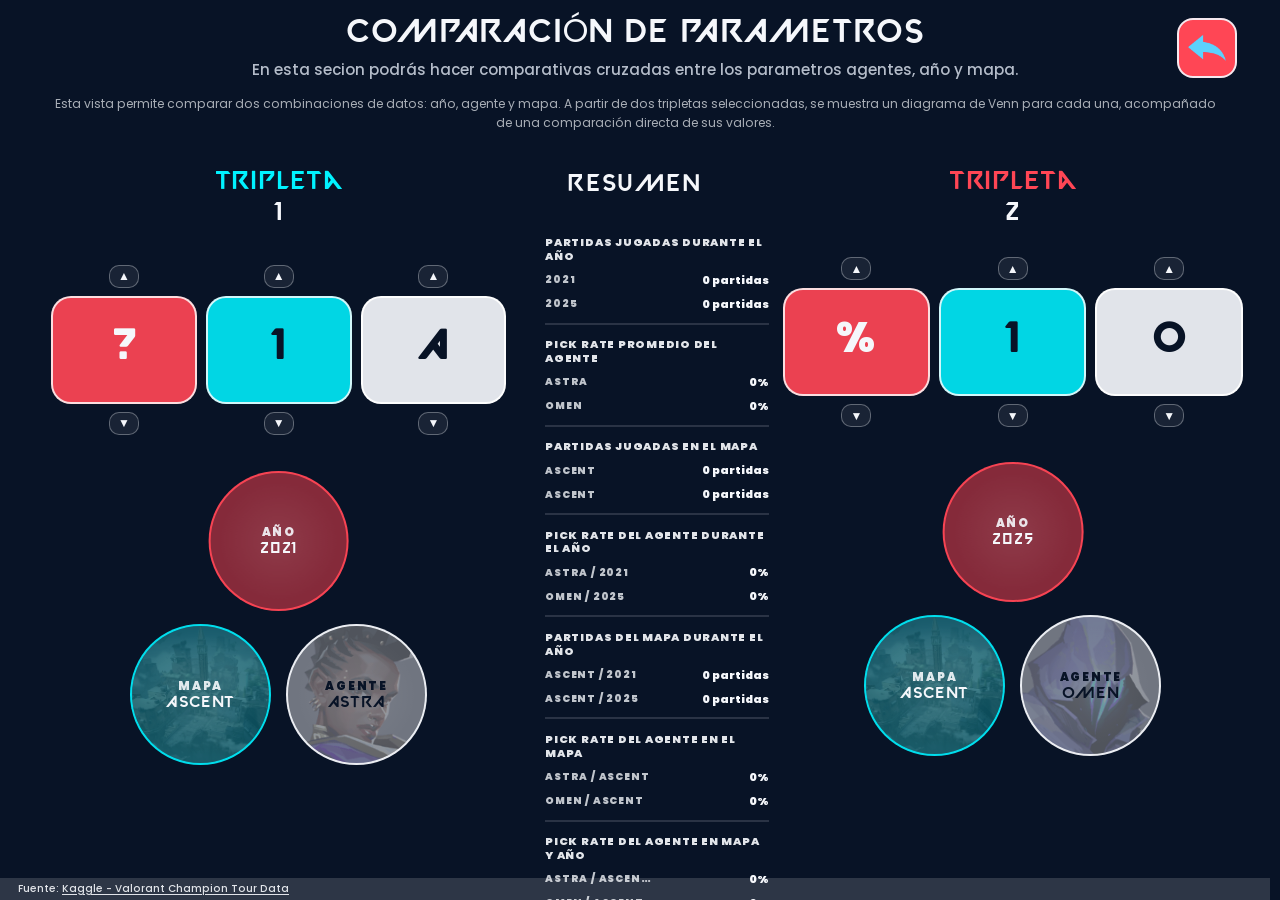
==== comparison.html @ 5b76ac30 "Vista Comparación" ====
<!DOCTYPE html>
<html lang="es">

<head>
  <meta charset="UTF-8" />
  <meta name="viewport" content="width=device-width, initial-scale=1.0" />

  <title>Comparación de parametros</title>

  <link rel="preconnect" href="https://fonts.gstatic.com" crossorigin />
  <link href="https://fonts.googleapis.com/css2?family=Poppins:wght@400;500;600;700;800&display=swap"
    rel="stylesheet" />

  <link rel="stylesheet" href="styles.css" />
  <link rel="stylesheet" href="comparison-styles.css" />
</head>

<body class="comparison-body">
  <main class="app-shell">
    <section class="viz-card comparison-card">
      <a class="compare-fab" href="index.html" aria-label="Regresar a la vista principal" title="Regresar">
        <img src="assets/back.png" alt="Regresar" />
      </a>

      <header class="viz-header">
        <div class="header-copy">
          <div class="title-row">
            <h1 class="main-title">COMPARACIÓN DE PARAMETROS</h1>
          </div>

          <div class="subtitle-group">
            <p class="viz-subtitle">
              En esta secion podrás hacer comparativas cruzadas entre los parametros agentes, año y mapa.
            </p>

            <p class="viz-text">
              Esta vista permite comparar dos combinaciones de datos: año, agente y mapa. A partir de dos tripletas
              seleccionadas, se muestra un diagrama de Venn para cada una, acompañado de una comparación directa de sus
              valores.
            </p>
          </div>
        </div>
      </header>

      <section class="viz-main comparison-viz-main">
        <aside class="summary-panel comparison-triplet-side comparison-left" aria-label="Tripleta 1">
          <div class="podium-heading">
            <h2>
              <span class="triplet-title-cyan">Tripleta</span><br>
              1
            </h2>
          </div>

          <section class="comparison-selector-zone">
            <div class="triplet-lock" data-triplet="one" aria-label="Selector de tripleta 1">
              <article class="lock-slot lock-slot-year" data-field="year">
                <button class="lock-arrow lock-arrow-up" type="button" aria-label="Subir año">▲</button>

                <div class="lock-window">
                  <span class="lock-label">Año</span>
                  <strong class="lock-symbol" data-symbol>?</strong>
                  <span class="lock-value" data-value>2021</span>
                </div>

                <button class="lock-arrow lock-arrow-down" type="button" aria-label="Bajar año">▼</button>
              </article>

              <article class="lock-slot lock-slot-map" data-field="map">
                <button class="lock-arrow lock-arrow-up" type="button" aria-label="Subir mapa">▲</button>

                <div class="lock-window">
                  <span class="lock-label">Mapa</span>
                  <strong class="lock-symbol" data-symbol>0</strong>
                  <span class="lock-value" data-value>Ascent</span>
                </div>

                <button class="lock-arrow lock-arrow-down" type="button" aria-label="Bajar mapa">▼</button>
              </article>

              <article class="lock-slot lock-slot-agent" data-field="agent">
                <button class="lock-arrow lock-arrow-up" type="button" aria-label="Subir agente">▲</button>

                <div class="lock-window">
                  <span class="lock-label">Agente</span>
                  <strong class="lock-symbol" data-symbol>A</strong>
                  <span class="lock-value" data-value>Astra</span>
                </div>

                <button class="lock-arrow lock-arrow-down" type="button" aria-label="Bajar agente">▼</button>
              </article>
            </div>
          </section>

          <section class="venn-card" data-venn="one" aria-label="Diagrama de Venn tripleta 1">
            <div class="venn-diagram">
              <div class="venn-circle venn-year">
                <span class="venn-label">Año</span>
                <strong class="venn-main" data-venn-year>2021</strong>
              </div>

              <div class="venn-circle venn-map">
                <img data-venn-map-img src="assets/maps/Loading_Screen_Ascent.webp" alt="Mapa seleccionado" />
                <span class="venn-label">Mapa</span>
                <strong class="venn-main" data-venn-map>Ascent</strong>
              </div>

              <div class="venn-circle venn-agent">
                <img data-venn-agent-img src="assets/icons/Astra-icon.png" alt="Agente seleccionado" />
                <span class="venn-label">Agente</span>
                <strong class="venn-main" data-venn-agent>Astra</strong>
              </div>
            </div>
          </section>
        </aside>
        <section class="comparison-bars-panel" aria-label="Resumen de comparación">
        <div class="comparison-summary-heading">
            <h2>Resumen</h2>
        </div>

        <div class="comparison-bars-list" id="comparisonBarsList"></div>
        </section>

        <section class="timeline-wrapper comparison-triplet-side comparison-right" aria-label="Tripleta 2">
          <div class="timeline-heading">
            <h2>
              <span class="triplet-title-red">Tripleta</span><br>
              2
            </h2>
          </div>

          <section class="comparison-selector-zone">
            <div class="triplet-lock" data-triplet="two" aria-label="Selector de tripleta 2">
              <article class="lock-slot lock-slot-year" data-field="year">
                <button class="lock-arrow lock-arrow-up" type="button" aria-label="Subir año">▲</button>

                <div class="lock-window">
                  <span class="lock-label">Año</span>
                  <strong class="lock-symbol" data-symbol>%</strong>
                  <span class="lock-value" data-value>2025</span>
                </div>

                <button class="lock-arrow lock-arrow-down" type="button" aria-label="Bajar año">▼</button>
              </article>

              <article class="lock-slot lock-slot-map" data-field="map">
                <button class="lock-arrow lock-arrow-up" type="button" aria-label="Subir mapa">▲</button>

                <div class="lock-window">
                  <span class="lock-label">Mapa</span>
                  <strong class="lock-symbol" data-symbol>0</strong>
                  <span class="lock-value" data-value>Ascent</span>
                </div>

                <button class="lock-arrow lock-arrow-down" type="button" aria-label="Bajar mapa">▼</button>
              </article>

              <article class="lock-slot lock-slot-agent" data-field="agent">
                <button class="lock-arrow lock-arrow-up" type="button" aria-label="Subir agente">▲</button>

                <div class="lock-window">
                  <span class="lock-label">Agente</span>
                  <strong class="lock-symbol" data-symbol>O</strong>
                  <span class="lock-value" data-value>Omen</span>
                </div>

                <button class="lock-arrow lock-arrow-down" type="button" aria-label="Bajar agente">▼</button>
              </article>
            </div>
          </section>

          <section class="venn-card" data-venn="two" aria-label="Diagrama de Venn tripleta 2">
            <div class="venn-diagram">
              <div class="venn-circle venn-year">
                <span class="venn-label">Año</span>
                <strong class="venn-main" data-venn-year>2025</strong>
              </div>

              <div class="venn-circle venn-map">
                <img data-venn-map-img src="assets/maps/Loading_Screen_Ascent.webp" alt="Mapa seleccionado" />
                <span class="venn-label">Mapa</span>
                <strong class="venn-main" data-venn-map>Ascent</strong>
              </div>

              <div class="venn-circle venn-agent">
                <img data-venn-agent-img src="assets/icons/Omen-icon.png" alt="Agente seleccionado" />
                <span class="venn-label">Agente</span>
                <strong class="venn-main" data-venn-agent>Omen</strong>
              </div>
            </div>
          </section>
        </section>
      </section>

      <footer class="source-strip">
        Fuente:
        <a href="https://www.kaggle.com/datasets/ryanluong1/valorant-champion-tour-2021-2023-data" target="_blank"
          rel="noopener noreferrer">
          Kaggle - Valorant Champion Tour Data
        </a>
      </footer>
    </section>
  </main>

  <script src="comparison.js"></script>
</body>

</html>
---- styles.css ----
:root {
  --bg: #081326;
  --white: #f5f7fb;
  --muted: #b4bcc9;
  --accent: #1cb799;
  --accent-light: #2fd2ba;
  --accent-dark: #159b82;
  --line-y: 50%;
  --connector-length: clamp(54px, 6.8vh, 74px);
  --timeline-gap-from-line: clamp(9px, 1vh, 13px);
  --timeline-note-gap: clamp(9px, 1vh, 13px);
  --maps-note-size: clamp(11px, 0.82vw, 13px);
  --podium-image-gap: 2px;
  --podium-panel-height: clamp(350px, 46vh, 445px);
  --map-bg-image: none;
  --title-font-size: clamp(20px, 2.55vw, 38px);
  --dropdown-row-height: 42px;
}

* {
  box-sizing: border-box;
}

html,
body {
  width: 100%;
  height: 100vh;
  height: 100svh;
  min-height: 100vh;
  min-height: 100svh;
  margin: 0;
  overflow: hidden;
  background: var(--bg);
  font-family: "Poppins", Inter, Roboto, "Open Sans", "Segoe UI", sans-serif;
}

body {
  color: var(--white);
}

@font-face {
  font-family: "Valorant";
  src: url("./fonts/valorant.ttf") format("truetype");
  font-weight: normal;
  font-style: normal;
}

.app-shell,
.viz-card {
  width: 100vw;
  height: 100vh;
  height: 100svh;
  min-height: 100vh;
  min-height: 100svh;
  background: var(--bg);
  overflow: hidden;
}

.viz-card {
  position: relative;
  isolation: isolate;
  display: flex;
  flex-direction: column;
}

.viz-card::before {
  content: "";
  position: absolute;
  inset: 0;
  background-image: var(--map-bg-image);
  background-repeat: no-repeat;
  background-position: center;
  background-size: cover;
  opacity: 0;
  filter: saturate(0.72) brightness(0.82) contrast(1.05);
  pointer-events: none;
  z-index: 0;
  transition: opacity 240ms ease;
}

.viz-card::after {
  content: "";
  position: absolute;
  inset: 0;
  background: rgba(8, 19, 38, 0.82);
  opacity: 0;
  pointer-events: none;
  z-index: 1;
  transition: opacity 240ms ease;
}

html.has-map-background .viz-card::before {
  opacity: 1;
}

html.has-map-background .viz-card::after {
  opacity: 1;
}

.viz-card>* {
  position: relative;
  z-index: 2;
}

.viz-header {
  flex: 0 0 auto;
  padding: clamp(14px, 2vh, 22px) clamp(32px, 4vw, 64px) 0;
  text-align: center;
  position: relative;
  z-index: 1000;
}

.header-copy {
  width: 100%;
  max-width: calc(100vw - clamp(64px, 8vw, 128px));
  margin: 0 auto;
  display: flex;
  flex-direction: column;
  align-items: center;
}

.title-row {
  width: 100%;
  display: flex;
  align-items: center;
  justify-content: center;
  gap: clamp(10px, 1vw, 18px);
  min-width: 0;
}

.main-title {
  margin: 0;
  white-space: nowrap;
  font-family: "Valorant", "Poppins", Inter, sans-serif;
  font-size: var(--title-font-size);
  font-weight: 400;
  line-height: 1;
  letter-spacing: 0.025em;
}

.map-dropdown {
  position: relative;
  flex: 0 0 auto;
  min-width: clamp(190px, 19vw, 360px);
}

.map-select-trigger {
  width: 100%;
  height: clamp(36px, 4.6vh, 46px);
  border: 2px solid rgba(245, 247, 251, 0.92);
  border-radius: 16px;
  padding: 0 42px;
  color: var(--white);
  background: rgba(8, 19, 38, 0.94);
  font-family: "Valorant", "Poppins", Inter, sans-serif;
  font-size: var(--title-font-size);
  font-weight: 400;
  line-height: 1;
  letter-spacing: 0.035em;
  text-align: center;
  outline: none;
  cursor: pointer;
  box-shadow: 0 12px 26px rgba(0, 0, 0, 0.22);
  display: flex;
  align-items: center;
  justify-content: center;
  gap: 10px;
}

.map-select-trigger:hover,
.map-select-trigger:focus {
  border-color: var(--white);
  background: rgba(8, 19, 38, 0.98);
  box-shadow:
    0 14px 30px rgba(0, 0, 0, 0.28),
    0 0 0 3px rgba(245, 247, 251, 0.08);
}

#mapSelectLabel {
  display: block;
  max-width: 100%;
  overflow: hidden;
  text-overflow: ellipsis;
  white-space: nowrap;
  margin-top: 4px;
}

.map-select-arrow {
  position: absolute;
  right: 16px;
  top: 50%;
  width: 12px;
  height: 12px;
  border-right: 3px solid var(--white);
  border-bottom: 3px solid var(--white);
  transform: translateY(-65%) rotate(45deg);
  pointer-events: none;
}

.map-dropdown.is-open .map-select-arrow {
  transform: translateY(-35%) rotate(225deg);
}

.map-select-menu {
  position: absolute;
  top: calc(100% + 8px);
  left: 0;
  width: 100%;
  max-height: calc(var(--dropdown-row-height) * 5);
  overflow-y: auto;
  border: 2px solid rgba(245, 247, 251, 0.92);
  border-radius: 16px;
  background: var(--bg);
  box-shadow: 0 24px 42px rgba(0, 0, 0, 0.38);
  padding: 6px;
  z-index: 9999;
  opacity: 0;
  visibility: hidden;
  transform: translateY(-6px);
  transition:
    opacity 160ms ease,
    transform 160ms ease,
    visibility 160ms ease;
}

.map-select-menu::-webkit-scrollbar {
  width: 8px;
}

.map-select-menu::-webkit-scrollbar-track {
  background: transparent;
  margin: 8px 0;
}

.map-select-menu::-webkit-scrollbar-thumb {
  background: rgba(245, 247, 251, 0.2);
  border-radius: 10px;
}

.map-select-menu::-webkit-scrollbar-thumb:hover {
  background: rgba(245, 247, 251, 0.4);
}

.map-dropdown.is-open .map-select-menu {
  opacity: 1;
  visibility: visible;
  transform: translateY(0);
}

.map-option {
  width: 100%;
  height: var(--dropdown-row-height);
  border: 0;
  border-radius: 11px;
  padding: 0 10px;
  color: var(--white);
  background: transparent;
  font-family: "Poppins", Inter, Roboto, "Open Sans", "Segoe UI", sans-serif;
  font-size: clamp(12px, 0.92vw, 14px);
  font-weight: 800;
  letter-spacing: 0.035em;
  cursor: pointer;
  display: flex;
  align-items: center;
  justify-content: center;
  gap: 8px;
}

.map-option:hover,
.map-option[aria-selected="true"] {
  background: rgba(28, 183, 153, 0.26);
}

.subtitle-group {
  display: flex;
  flex-direction: column;
  align-items: stretch;
  width: max-content;
  max-width: 100%;
  margin: 0 auto;
}

.viz-subtitle {
  margin: clamp(8px, 1vh, 12px) 0 0;
  color: var(--muted);
  font-size: clamp(15px, 1.18vw, 19px);
  line-height: 1.34;
  font-weight: 500;
  white-space: nowrap;
  text-align: center;
}

.viz-text {
  margin: clamp(5px, 0.7vh, 9px) 0 0;
  color: rgba(180, 188, 201, 0.92);
  font-size: clamp(12px, 0.9vw, 15px);
  line-height: 1.34;
  font-weight: 400;
  text-align: justify;
  text-align-last: center;
  width: 100%;
}

.viz-main {
  flex: 1;
  min-height: 0;
  display: grid;
  grid-template-columns: minmax(370px, 455px) minmax(0, 1fr);
  gap: clamp(24px, 2.6vw, 44px);
  align-items: stretch;
  justify-items: stretch;
  padding: clamp(2px, 0.6vh, 8px) clamp(32px, 4vw, 64px) clamp(6px, 1vh, 12px);
}

.summary-panel,
.timeline-wrapper {
  padding-top: clamp(22px, 3.2vh, 42px);
}

.maps-note,
.year-meta-note {
  font-family: "Poppins", Inter, Roboto, "Open Sans", "Segoe UI", sans-serif;
  font-size: var(--maps-note-size);
  font-weight: 700;
  line-height: 1;
  color: rgba(245, 247, 251, 0.9);
  letter-spacing: 0;
  white-space: nowrap;
}

.summary-panel {
  width: 100%;
  max-width: 455px;
  min-height: 0;
  display: flex;
  flex-direction: column;
  gap: var(--timeline-note-gap);
  align-self: stretch;
  overflow: visible;
}

.podium-heading {
  text-align: center;
  padding: 0 0 clamp(4px, 0.6vh, 8px);
}

.podium-heading h2,
.timeline-heading h2 {
  margin: 0 0 4px 0;
  text-align: center;
  font-family: "Valorant", "Poppins", Inter, sans-serif;
  font-size: clamp(22px, 2.05vw, 32px);
  font-weight: 400;
  letter-spacing: 0.035em;
  line-height: 1.2;
}

.top-global {
  position: relative;
  min-height: 0;
  height: var(--podium-panel-height);
  margin-top: clamp(60px, 12vh, 120px);
  display: grid;
  grid-template-rows: minmax(0, 1fr) auto;
  gap: var(--timeline-note-gap);
  align-items: end;
  overflow: visible;
}

.top-items {
  position: relative;
  width: 100%;
  height: 100%;
  min-height: 0;
  display: flex;
  align-items: flex-end;
  justify-content: center;
  gap: clamp(8px, 0.8vw, 12px);
  padding: 0;
  overflow: visible;
}

.top-item,
.top-item:first-child,
.top-item:nth-child(2),
.top-item:nth-child(3) {
  flex: 1 1 0;
  min-width: 0;
  height: 100%;
  position: relative;
  display: flex;
  flex-direction: column;
  align-items: center;
  justify-content: flex-end;
  overflow: visible;
}

.top-item:first-child {
  order: 2;
}

.top-item:nth-child(2) {
  order: 1;
}

.top-item:nth-child(3) {
  order: 3;
}

.top-item>img {
  position: absolute;
  left: 50%;
  bottom: calc(var(--podium-height, 150px) + var(--podium-image-gap));
  transform: translateX(-50%);
  width: 200%;
  max-width: none;
  height: clamp(210px, 31vh, 340px);
  object-fit: contain;
  object-position: bottom center;
  border: 0;
  border-radius: 0;
  background: transparent;
  margin-bottom: 0;
  filter: drop-shadow(0 22px 24px rgba(0, 0, 0, 0.46));
  pointer-events: auto;
  cursor: pointer;
  z-index: 1;
  transition:
    transform 200ms cubic-bezier(0.34, 1.56, 0.64, 1),
    filter 200ms ease;
}

.top-item:hover>img {
  transform: translateX(-50%) scale(1.08);
  filter: drop-shadow(0 28px 30px rgba(0, 0, 0, 0.56));
  z-index: 20;
}

.top-meta {
  position: relative;
  z-index: 2;
  flex: 0 0 auto;
  width: 100%;
  height: var(--podium-height, 150px);
  border-radius: 16px 16px 7px 7px;
  display: flex;
  flex-direction: column;
  align-items: center;
  justify-content: center;
  gap: clamp(4px, 0.5vh, 7px);
  padding: 10px 6px;
  text-align: center;
  box-shadow: 0 18px 32px rgba(0, 0, 0, 0.28);
  transition:
    filter 180ms ease,
    box-shadow 180ms ease,
    height 180ms ease;
}

.top-item:hover .top-meta {
  filter: brightness(1.06);
  box-shadow: 0 24px 42px rgba(0, 0, 0, 0.38);
}

.podium-maps-note {
  position: static;
  transform: none;
  margin: 0;
  text-align: center;
  z-index: 4;
}

.top-item:first-child .top-meta {
  background: var(--accent-light);
}

.top-item:nth-child(2) .top-meta {
  background: var(--accent);
}

.top-item:nth-child(3) .top-meta {
  background: var(--accent-dark);
}

.top-percent {
  font-size: clamp(22px, 2.1vw, 32px);
  font-weight: 800;
  line-height: 1;
  letter-spacing: -0.02em;
}

.top-label {
  font-size: clamp(12px, 1vw, 15px);
  line-height: 1.15;
  font-weight: 700;
  display: flex;
  align-items: center;
  justify-content: center;
  gap: 4px;
}

.role-icon {
  width: clamp(14px, 1.2vw, 18px);
  height: clamp(14px, 1.2vw, 18px);
  object-fit: contain;
  filter: drop-shadow(0 2px 4px rgba(0, 0, 0, 0.4));
}

.role-icon-small {
  width: clamp(12px, 1vw, 16px);
  height: clamp(12px, 1vw, 16px);
  object-fit: contain;
  filter: drop-shadow(0 2px 4px rgba(0, 0, 0, 0.4));
  flex-shrink: 0;
}

.explain-note {
  position: relative;
  z-index: 5;
  margin-top: 0;
  padding-top: 0;
  color: rgba(180, 188, 201, 0.92);
  background: transparent;
  font-size: clamp(12px, 0.9vw, 15px);
  line-height: 1.34;
  font-weight: 400;
  text-align: justify;
  text-align-last: left;
}

.explain-note p {
  margin: 0;
}

.timeline-wrapper {
  min-height: 0;
  display: grid;
  grid-template-rows: auto minmax(0, 1fr);
  gap: clamp(6px, 0.8vh, 10px);
  align-self: stretch;
}

.timeline-heading {
  text-align: center;
}

.timeline-panel {
  position: relative;
  width: min(1010px, 100%);
  height: min(100%, calc(100svh - 225px));
  min-height: 0;
  margin-inline: auto;
  justify-self: end;
  transform: translateX(clamp(8px, 1.2vw, 18px));
  display: grid;
  grid-template-rows:
    minmax(120px, 1fr) var(--connector-length) clamp(66px, 8.2vh, 86px) var(--connector-length) minmax(120px, 1fr);
  gap: 0;
}

.timeline-years-top,
.timeline-years-bottom {
  position: relative;
  min-height: 120px;
}

.timeline-years-top .year-group {
  position: absolute;
  bottom: var(--timeline-gap-from-line);
}

.timeline-years-bottom .year-group {
  position: absolute;
  top: var(--timeline-gap-from-line);
}

.timeline-connectors {
  position: relative;
}

@keyframes fadeConnector {
  0% {
    opacity: 0;
  }

  100% {
    opacity: 1;
  }
}

.timeline-connectors .year-connector-vertical {
  position: absolute;
  top: 0;
  width: 2px;
  height: 100%;
  background: rgba(255, 255, 255, 0.14);
  transform: translateX(-50%);
  animation: fadeConnector 600ms ease forwards;
}

.timeline-line {
  position: relative;
  width: 100%;
  height: 100%;
  pointer-events: none;
  z-index: 1;
}

.line-core {
  position: absolute;
  left: 8%;
  right: 8%;
  height: clamp(6px, 0.75vh, 9px);
  border-radius: 999px;
  background: rgba(255, 255, 255, 0.96);
  top: var(--line-y);
  transform: translateY(-50%);
  z-index: 1;
}

.arrow {
  width: clamp(22px, 2vw, 30px);
  height: clamp(22px, 2vw, 30px);
  border-top: clamp(6px, 0.75vh, 9px) solid rgba(255, 255, 255, 0.96);
  border-right: clamp(6px, 0.75vh, 9px) solid rgba(255, 255, 255, 0.96);
  position: absolute;
  right: 6%;
  top: var(--line-y);
  transform: translateY(-50%);
}

.arrow.right {
  transform: translateY(-50%) rotate(45deg);
}

.year-nodes {
  position: absolute;
  inset: 0;
  z-index: 2;
}

@keyframes popIn {
  0% {
    transform: translate(-50%, -50%) scale(0);
    opacity: 0;
  }

  100% {
    transform: translate(-50%, -50%) scale(1);
    opacity: 1;
  }
}

@keyframes fadeUpOnly {
  0% {
    opacity: 0;
    margin-top: 15px;
  }

  100% {
    opacity: 1;
    margin-top: 0;
  }
}

@keyframes fadeDownOnly {
  0% {
    opacity: 0;
    margin-top: -15px;
  }

  100% {
    opacity: 1;
    margin-top: 0;
  }
}

.year-node {
  position: absolute;
  top: var(--line-y);
  transform: translate(-50%, -50%);
  z-index: 3;
  animation: popIn 400ms cubic-bezier(0.34, 1.56, 0.64, 1) forwards;
}

.year-node-label-above .year-label {
  bottom: clamp(26px, 3.8vh, 38px);
  top: auto;
}

.year-node-label-below .year-label {
  top: clamp(24px, 3.4vh, 34px);
  bottom: auto;
}

.year-label {
  position: absolute;
  left: 50%;
  transform: translateX(-50%);
  color: var(--white);
  font-family: "Valorant", "Poppins", Inter, sans-serif;
  font-size: clamp(16px, 1.7vw, 24px);
  font-weight: 400;
  letter-spacing: 0.05em;
  line-height: 1;
  white-space: nowrap;
}

.year-dot {
  display: block;
  width: clamp(14px, 1.3vw, 19px);
  height: clamp(14px, 1.3vw, 19px);
  border-radius: 50%;
  background: var(--white);
  box-shadow: 0 0 0 6px rgba(255, 255, 255, 0.07);
}

.year-group {
  position: absolute;
  width: clamp(250px, 25vw, 340px);
  transform: translateX(-50%);
}

.year-group.above {
  padding-bottom: calc(var(--maps-note-size) + var(--timeline-note-gap));
  animation: fadeUpOnly 500ms ease forwards;
}

.year-group.below {
  padding-top: calc(var(--maps-note-size) + var(--timeline-note-gap));
  animation: fadeDownOnly 500ms ease forwards;
}

.year-group.above .year-meta-note {
  position: absolute;
  left: 50%;
  bottom: 0;
  transform: translateX(-50%);
}

.year-group.below .year-meta-note {
  position: absolute;
  left: 50%;
  top: 0;
  transform: translateX(-50%);
}

.bar-stack {
  position: relative;
  width: 100%;
  display: flex;
  flex-direction: column;
  gap: clamp(7px, 0.85vh, 11px);
}

.year-empty {
  width: 100%;
  padding: 10px 12px;
  border: 1px dashed rgba(245, 247, 251, 0.18);
  border-radius: 12px;
  color: rgba(245, 247, 251, 0.68);
  font-size: clamp(10px, 0.85vw, 12px);
  font-weight: 700;
  text-align: center;
}

.rank-row {
  display: grid;
  grid-template-columns: clamp(30px, 3vw, 42px) 1fr;
  gap: clamp(8px, 0.9vw, 12px);
  align-items: center;
  position: relative;
  z-index: 1;
}

.rank-row:hover {
  z-index: 50;
}

.rank-media {
  width: clamp(30px, 3vw, 42px);
  height: clamp(30px, 3vw, 42px);
  position: relative;
  flex: 0 0 auto;
  overflow: visible;
}

.rank-avatar,
.rank-avatar-fallback {
  width: clamp(30px, 3vw, 42px);
  height: clamp(30px, 3vw, 42px);
  border-radius: 50%;
  display: block;
  object-fit: cover;
  border: 2px solid rgba(255, 255, 255, 0.72);
  box-shadow: 0 8px 20px rgba(0, 0, 0, 0.28);
  background: rgba(255, 255, 255, 0.08);
  transition:
    transform 200ms cubic-bezier(0.34, 1.56, 0.64, 1),
    box-shadow 200ms ease;
  transform-origin: center;
  cursor: pointer;
}

.rank-row:hover .rank-avatar,
.rank-row:hover .rank-avatar-fallback {
  transform: scale(1.22);
  box-shadow: 0 12px 36px rgba(0, 0, 0, 0.6);
}

.rank-avatar-fallback {
  display: grid;
  place-items: center;
  color: var(--white);
  font-size: 10px;
  font-weight: 800;
}

.rank-bar-wrap {
  display: flex;
  flex-direction: column;
  gap: clamp(4px, 0.45vh, 6px);
  min-width: 0;
}

.rank-label-row {
  display: flex;
  align-items: center;
  gap: 6px;
  min-width: 0;
}

.rank-order {
  color: rgba(255, 255, 255, 0.62);
  font-size: clamp(10px, 0.85vw, 12px);
  font-weight: 800;
  letter-spacing: 0.04em;
  min-width: 22px;
}

.rank-agent {
  font-size: clamp(11px, 0.95vw, 14px);
  font-weight: 700;
  color: rgba(245, 247, 251, 0.96);
  line-height: 1;
  white-space: nowrap;
  overflow: hidden;
  text-overflow: ellipsis;
}

.rank-bar {
  position: relative;
  width: 100%;
  height: clamp(17px, 2vh, 24px);
  border-radius: 999px;
  background: rgba(255, 255, 255, 0.09);
  overflow: hidden;
  box-shadow: inset 0 1px 0 rgba(255, 255, 255, 0.04);
  transition:
    transform 160ms ease,
    filter 160ms ease,
    box-shadow 160ms ease;
}

.rank-row:hover .rank-bar {
  transform: translateX(4px);
  filter: brightness(1.08);
  box-shadow:
    inset 0 1px 0 rgba(255, 255, 255, 0.06),
    0 8px 20px rgba(0, 0, 0, 0.2);
}

.rank-bar-fill {
  height: 100%;
  border-radius: inherit;
  background: var(--bar-color);
  box-shadow: inset 0 1px 0 rgba(255, 255, 255, 0.06);
  transition: width 600ms cubic-bezier(0.34, 1.56, 0.64, 1);
}

.rank-value {
  position: absolute;
  right: 8px;
  top: 50%;
  transform: translateY(-50%);
  font-size: clamp(10px, 0.9vw, 13px);
  font-weight: 800;
  color: var(--white);
  letter-spacing: 0.01em;
  text-shadow: 0 1px 2px rgba(0, 0, 0, 0.48);
}

.sr-only {
  position: absolute;
  width: 1px;
  height: 1px;
  padding: 0;
  margin: -1px;
  overflow: hidden;
  clip: rect(0, 0, 0, 0);
  border: 0;
}

.empty-state {
  padding: 22px;
  border: 1px dashed rgba(255, 255, 255, 0.15);
  border-radius: 18px;
  color: var(--muted);
  font-size: 14px;
}

.source-strip {
  flex: 0 0 auto;
  width: 100%;
  background: rgba(255, 255, 255, 0.15);
  color: rgba(245, 247, 251, 0.9);
  font-size: clamp(10px, 0.8vw, 12px);
  line-height: 1.2;
  padding: 5px 18px;
  font-weight: 500;
}

.source-strip a {
  color: inherit;
  text-decoration: underline;
  text-underline-offset: 2px;
}

.source-strip a:hover {
  opacity: 0.85;
}

@media (max-width: 1220px) {
  :root {
    --podium-panel-height: clamp(285px, 40vh, 370px);
    --title-font-size: clamp(18px, 2.22vw, 32px);
  }

  .viz-header {
    padding-left: 30px;
    padding-right: 30px;
  }

  .header-copy {
    max-width: calc(100vw - 60px);
  }

  .map-dropdown {
    min-width: clamp(165px, 18vw, 280px);
  }

  .viz-subtitle,
  .viz-text {
    width: min(54vw, 760px);
    max-width: 54vw;
  }

  .viz-main {
    grid-template-columns: minmax(335px, 400px) minmax(0, 1fr);
    gap: 24px;
    padding-left: 28px;
    padding-right: 28px;
  }

  .summary-panel {
    max-width: 400px;
  }

  .summary-panel,
  .timeline-wrapper {
    padding-top: clamp(20px, 3vh, 36px);
  }

  .timeline-panel {
    width: 100%;
    transform: translateX(8px);
  }

  .year-group {
    width: clamp(230px, 24vw, 290px);
  }

  .top-item > img {
    bottom: calc(clamp(102px, var(--podium-height, 142px), 178px) + var(--podium-image-gap));
    width: 185%;
    height: clamp(185px, 29vh, 285px);
  }

  .top-meta {
    height: clamp(102px, var(--podium-height, 142px), 178px);
    min-height: 102px;
  }
}

@media (max-height: 780px) {
  :root {
    --connector-length: clamp(44px, 5.8vh, 58px);
    --timeline-gap-from-line: clamp(7px, 0.8vh, 10px);
    --timeline-note-gap: clamp(7px, 0.8vh, 10px);
    --podium-image-gap: 2px;
    --podium-panel-height: clamp(350px, 48vh, 410px);
    --title-font-size: clamp(18px, 2.2vw, 32px);
    --dropdown-row-height: 38px;
  }

  .viz-header {
    padding-top: 10px;
  }

  .map-select-trigger {
    height: 36px;
  }

  .viz-subtitle {
    font-size: clamp(13px, 1vw, 16px);
    line-height: 1.25;
  }

  .viz-text,
  .explain-note {
    font-size: clamp(11px, 0.82vw, 13px);
    line-height: 1.25;
  }

  .viz-main {
    padding-top: 0;
    padding-bottom: 6px;
  }

  .summary-panel,
  .timeline-wrapper {
    padding-top: clamp(14px, 2.2vh, 26px);
  }

  .top-item > img {
    bottom: calc(clamp(90px, var(--podium-height, 124px), 150px) + var(--podium-image-gap));
    width: 185%;
    height: clamp(170px, 26vh, 238px);
  }

  .top-meta {
    height: clamp(90px, var(--podium-height, 124px), 150px);
    min-height: 90px;
  }

  .timeline-panel {
    height: min(100%, calc(100svh - 190px));
    grid-template-rows:
      minmax(92px, 1fr) var(--connector-length) clamp(60px, 7.4vh, 72px) var(--connector-length) minmax(92px, 1fr);
  }

  .rank-bar {
    height: clamp(15px, 1.7vh, 19px);
  }

  .explain-note {
    margin-top: 0;
    padding-top: 0;
  }
}

@media (max-width: 920px) {

  html,
  body,
  .app-shell,
  .viz-card {
    overflow-y: auto;
    overflow-x: hidden;
    height: auto;
    min-height: 100vh;
    min-height: 100svh;
  }

  .viz-header {
    padding: 8px 14px 0;
  }

  .header-copy {
    width: 100%;
    max-width: 100%;
  }

  .title-row {
    flex-wrap: wrap;
    gap: 8px;
  }

  .main-title {
    white-space: normal;
    font-size: clamp(18px, 5.7vw, 27px);
    line-height: 1;
  }

  .map-dropdown {
    min-width: min(260px, 100%);
  }

  .map-select-trigger {
    height: 34px;
    font-size: clamp(18px, 5.7vw, 27px);
  }

  .viz-subtitle,
  .viz-text {
    width: 100%;
    max-width: 100%;
  }

  .viz-subtitle {
    font-size: clamp(10px, 2.9vw, 13px);
    line-height: 1.18;
  }

  .viz-text,
  .explain-note {
    font-size: clamp(9px, 2.5vw, 11px);
    line-height: 1.18;
  }

  .viz-main {
    grid-template-columns: 1fr;
    gap: 8px;
    align-items: start;
    padding: 4px 14px 40px;
  }

  .summary-panel {
    display: block;
    max-width: 100%;
  }

  .top-global {
    display: block;
    height: auto;
  }

  .top-items {
    height: auto;
    min-height: 132px;
    gap: 7px;
  }

  .top-item,
  .top-item:first-child,
  .top-item:nth-child(2),
  .top-item:nth-child(3) {
    flex: 1 1 0;
  }

  .top-item > img {
    position: static;
    transform: none;
    width: 130%;
    height: clamp(90px, 20vh, 128px);
    margin-bottom: 4px;
  }

  .top-item:hover > img {
    transform: scale(1.08);
  }

  .top-meta {
    height: clamp(58px, var(--podium-height, 76px), 104px);
    min-height: 58px;
    padding: 5px 3px;
    border-radius: 11px 11px 6px 6px;
  }

  .podium-maps-note {
    position: static;
    transform: none;
    text-align: center;
    margin: 4px 0;
  }

  .top-percent {
    font-size: clamp(13px, 4vw, 18px);
  }

  .top-label {
    font-size: clamp(8px, 2.7vw, 11px);
  }

  .role-icon {
    width: clamp(10px, 2.5vw, 14px);
    height: clamp(10px, 2.5vw, 14px);
  }

  .timeline-wrapper {
    padding-top: 0;
  }

  .timeline-panel {
    width: 100%;
    height: auto;
    display: block;
    overflow: visible;
    transform: none;
  }

  .timeline-years-top,
  .timeline-years-bottom,
  .timeline-connectors {
    position: static;
    min-height: 0;
    padding: 3px 0;
  }

  .timeline-connectors,
  .timeline-line .line-core,
  .timeline-line .arrow,
  .year-nodes,
  .year-node {
    display: none;
  }

  .year-group {
    position: static;
    width: 100%;
    transform: none;
    left: auto !important;
    margin: 4px 0 8px 0;
    padding: 0;
  }

  .year-group.above,
  .year-group.below {
    padding: 0;
  }

  .year-group .year-meta-note {
    position: static;
    transform: none;
    display: block;
    text-align: center;
    margin: 4px 0 0;
  }

  .rank-row {
    grid-template-columns: 24px 1fr;
    gap: 6px;
  }

  .rank-media,
  .rank-avatar,
  .rank-avatar-fallback {
    width: 23px;
    height: 23px;
  }

  .rank-order {
    font-size: 9px;
    min-width: 18px;
  }

  .rank-agent {
    font-size: 10px;
  }

  .rank-bar {
    height: 14px;
  }

  .rank-value {
    font-size: 9px;
    right: 5px;
  }

  .source-strip {
    font-size: 9px;
    padding: 3px 8px;
  }
}

@media (max-width: 560px) {
  .main-title {
    font-size: clamp(17px, 5.6vw, 23px);
  }

  .map-select-trigger {
    font-size: clamp(17px, 5.6vw, 23px);
  }

  .top-items {
    min-height: 112px;
    gap: 5px;
  }

  .top-item > img {
    width: 125%;
    height: 80px;
  }

  .top-meta {
    height: clamp(52px, var(--podium-height, 66px), 82px);
    min-height: 52px;
  }

  .top-percent {
    font-size: 12px;
  }

  .top-label {
    font-size: 8px;
  }

  .role-icon {
    width: 10px;
    height: 10px;
  }

  .timeline-panel {
    max-height: 44vh;
  }

  .rank-bar {
    height: 12px;
  }
}

html.has-map-background .viz-card::before {
  filter: saturate(0.62) brightness(0.52) contrast(1.12);
}

html.has-map-background .viz-card::after {
  background:
    radial-gradient(circle at center, rgba(8, 19, 38, 0.72) 0%, rgba(8, 19, 38, 0.9) 58%, rgba(2, 6, 14, 0.96) 100%),
    linear-gradient(180deg, rgba(2, 6, 14, 0.82) 0%, rgba(8, 19, 38, 0.92) 45%, rgba(2, 6, 14, 0.96) 100%);
}

.top-item > img {
  width: 156%;
  height: clamp(150px, 24vh, 260px);
  filter: drop-shadow(0 18px 22px rgba(0, 0, 0, 0.48));
}

.top-item:hover > img {
  transform: translateX(-50%) scale(1.04);
  filter: drop-shadow(0 24px 26px rgba(0, 0, 0, 0.58));
}

.all-agents-stack {
  --rank-row-height: clamp(42px, 5.25vh, 57px);
  --rank-row-gap: clamp(7px, 0.85vh, 11px);
  gap: var(--rank-row-gap);
  max-height: calc((var(--rank-row-height) * 3) + (var(--rank-row-gap) * 2) + 2px);
  overflow: hidden;
  padding-right: 2px;
  scroll-behavior: smooth;
  overscroll-behavior: contain;
  scrollbar-gutter: stable;
  mask-image: linear-gradient(to bottom, #000 0%, #000 78%, rgba(0, 0, 0, 0.18) 100%);
  -webkit-mask-image: linear-gradient(to bottom, #000 0%, #000 78%, rgba(0, 0, 0, 0.18) 100%);
}

.year-group:hover .all-agents-stack,
.year-group:focus-within .all-agents-stack,
.all-agents-stack:hover,
.all-agents-stack:focus {
  overflow-y: auto;
  padding-right: 6px;
  mask-image: none;
  -webkit-mask-image: none;
}

.all-agents-stack::-webkit-scrollbar {
  width: 6px;
}

.all-agents-stack::-webkit-scrollbar-track {
  background: rgba(255, 255, 255, 0.05);
  border-radius: 999px;
}

.all-agents-stack::-webkit-scrollbar-thumb {
  background: rgba(255, 255, 255, 0.28);
  border-radius: 999px;
}

.all-agents-stack::-webkit-scrollbar-thumb:hover {
  background: rgba(255, 255, 255, 0.42);
}

.rank-row {
  min-height: var(--rank-row-height, clamp(42px, 5.25vh, 57px));
}

.rank-row:not(.is-top-agent) {
  opacity: 0.92;
}

.rank-row:not(.is-top-agent):hover {
  opacity: 1;
}

@media (max-width: 1100px) {
  .top-item > img {
    width: 138%;
    height: clamp(108px, 19vh, 190px);
  }
}

@media (max-width: 720px) {
  .top-item > img {
    width: 118%;
    height: clamp(74px, 14vh, 118px);
  }

  .all-agents-stack {
    --rank-row-height: 46px;
    max-height: calc((var(--rank-row-height) * 3) + (var(--rank-row-gap) * 2) + 2px);
  }
}

html.has-map-background .viz-card::before {
  filter: saturate(0.8) brightness(0.55) contrast(1.1) !important;
}

html.has-map-background .viz-card::after {
  background:
    radial-gradient(
      circle at center,
      rgba(8, 19, 38, 0.68) 0%,
      rgba(8, 19, 38, 0.86) 58%,
      rgba(2, 6, 14, 0.98) 100%
    ),
    linear-gradient(
      180deg,
      rgba(2, 6, 14, 0.62) 0%,
      rgba(8, 19, 38, 0.74) 45%,
      rgba(2, 6, 14, 0.9) 100%
    ) !important;
}

.compare-fab {
  position: absolute;
  top: clamp(14px, 2vh, 24px);
  right: clamp(18px, 2.6vw, 42px);
  z-index: 12000;

  width: clamp(44px, 4.7vw, 66px);
  height: clamp(44px, 4.7vw, 66px);

  display: grid;
  place-items: center;

  border-radius: 16px;
  border: 2px solid rgba(245, 247, 251, 0.92);
  background: #ff4655;

  text-decoration: none;
  cursor: pointer;

  transition:
    transform 180ms ease,
    background 180ms ease,
    border-color 180ms ease;
}

.compare-fab:hover {
  transform: scale(1.05);
  background: #ff5f6b;
  border-color: #ffffff;
}

.compare-fab:active {
  transform: scale(0.96);
}

.compare-fab img {
  width: 68%;
  height: 68%;
  object-fit: contain;
  display: block;
}

.top-item > img {
  width: 156% !important;
  height: clamp(150px, 24vh, 260px) !important;
  filter: none !important;
}

.top-item:hover > img {
  transform: translateX(-50%) scale(1.04);
  filter: none !important;
}

.timeline-panel {
  width: min(1120px, 100%);
  height: min(100%, calc(100svh - 205px));
  grid-template-rows:
    minmax(170px, 1fr)
    var(--connector-length)
    clamp(66px, 8.2vh, 86px)
    var(--connector-length)
    minmax(170px, 1fr);
}

.timeline-years-top,
.timeline-years-bottom {
  min-height: 170px;
  overflow: visible;
}

.year-group {
  width: clamp(285px, 28vw, 390px);
  overflow: visible;
}

.all-agents-stack {
  --rank-row-height: clamp(50px, 5.8vh, 64px);
  --rank-row-gap: clamp(8px, 0.95vh, 12px);

  gap: var(--rank-row-gap) !important;
  max-height: calc(
    (var(--rank-row-height) * 3) +
    (var(--rank-row-gap) * 2) +
    22px
  ) !important;

  overflow-y: scroll !important;
  overflow-x: visible !important;

  padding: 10px 10px 10px 4px !important;
  padding-right: 10px !important;

  scroll-behavior: smooth;
  overscroll-behavior: contain;
  scrollbar-gutter: stable;

  mask-image: none !important;
  -webkit-mask-image: none !important;
}

.year-group:hover .all-agents-stack,
.year-group:focus-within .all-agents-stack,
.all-agents-stack:hover,
.all-agents-stack:focus {
  overflow-y: scroll !important;
  overflow-x: visible !important;
  padding-right: 10px !important;
  mask-image: none !important;
  -webkit-mask-image: none !important;
}

.all-agents-stack::-webkit-scrollbar {
  width: 8px;
}

.all-agents-stack::-webkit-scrollbar-track {
  background: transparent;
  margin: 8px 0;
}

.all-agents-stack::-webkit-scrollbar-thumb {
  background: rgba(245, 247, 251, 0.2);
  border-radius: 10px;
}

.all-agents-stack::-webkit-scrollbar-thumb:hover {
  background: rgba(245, 247, 251, 0.4);
}

.all-agents-stack {
  scrollbar-width: thin;
  scrollbar-color: rgba(245, 247, 251, 0.2) transparent;
}

.rank-row {
  min-height: var(--rank-row-height, clamp(50px, 5.8vh, 64px)) !important;
  padding-block: 4px;
  z-index: 1;
}

.rank-row:hover {
  z-index: 80;
}

.rank-row:not(.is-top-agent) {
  opacity: 1 !important;
}

.rank-row:not(.is-top-agent):hover {
  opacity: 1 !important;
}

.rank-media {
  overflow: visible;
  z-index: 2;
}

.rank-avatar,
.rank-avatar-fallback {
  transform-origin: center;
}

.rank-row:hover .rank-avatar,
.rank-row:hover .rank-avatar-fallback {
  transform: scale(1.20);
}

.rank-bar-fill {
  height: 100%;
  border-radius: inherit;
  background: var(--bar-color) !important;
  transition: width 600ms cubic-bezier(0.34, 1.56, 0.64, 1);
}

.maps-note {
  display: inline-flex;
  align-items: baseline;
  justify-content: center;
  gap: 0.32em;
  flex-wrap: nowrap;

  line-height: 1.05;
  text-align: center;
  color: rgba(245, 247, 251, 0.82);

  white-space: nowrap;
  width: max-content;
  max-width: 100%;
}

.maps-note-prefix,
.maps-note-suffix {
  font-size: 1em;
  font-weight: 500;
  letter-spacing: 0.02em;
  white-space: nowrap;
}

.maps-note-number {
  font-family: "Valorant", "Poppins", Inter, sans-serif;
  font-size: 1em;
  line-height: 0.9;
  color: #ffffff;
  letter-spacing: 0.035em;
  font-weight: 400;
  white-space: nowrap;
  flex-shrink: 0;
}

.podium-maps-note {
  min-height: clamp(26px, 4vh, 48px);
  font-size: clamp(12px, 1vw, 16px);
  padding-inline: 8px;
}

.year-meta-note {
  min-height: clamp(18px, 2.9vh, 34px);
  font-size: clamp(10px, 0.78vw, 13px);
  padding-inline: 4px;
}

*,
*::before,
*::after {
  box-shadow: none !important;
  text-shadow: none !important;
}

.top-item > img,
.top-item:hover > img,
.role-icon,
.role-icon-small {
  filter: none !important;
}

@media (max-width: 1100px) {
  .top-item > img {
    width: 138% !important;
    height: clamp(108px, 19vh, 190px) !important;
  }

  .timeline-panel {
    width: min(1040px, 100%);
  }

  .year-group {
    width: clamp(265px, 30vw, 345px);
  }

  .all-agents-stack {
    --rank-row-height: 54px;
  }
}

@media (max-width: 900px) {
  .compare-fab {
    top: 12px;
    right: 12px;
    width: 46px;
    height: 46px;
    border-radius: 13px;
  }

  .podium-maps-note {
    font-size: 12px;
  }

  .year-meta-note {
    font-size: 10px;
  }
}

@media (max-width: 720px) {
  .top-item > img {
    width: 118% !important;
    height: clamp(74px, 14vh, 118px) !important;
  }

  .timeline-panel {
    grid-template-rows:
      minmax(155px, 1fr)
      var(--connector-length)
      clamp(66px, 8.2vh, 86px)
      var(--connector-length)
      minmax(155px, 1fr);
  }

  .timeline-years-top,
  .timeline-years-bottom {
    min-height: 155px;
  }

  .year-group {
    width: min(92vw, 330px);
  }

  .all-agents-stack {
    --rank-row-height: 50px;
    --rank-row-gap: 8px;
  }
}
---- comparison-styles.css ----
:root {
  --comparison-side-width: 500px;
  --comparison-gap: 10px;
  --stats-horizontal-margin: 30px;
  --right-triplet-offset: 24px;
  --stats-label-width: 190px;
  --stats-bar-max-width: 360px;
  --stats-value-width: 104px;
}

.comparison-body {
  overflow: hidden;
}

.comparison-card {
  max-height: calc(100vh - clamp(36px, 4.8vw, 68px));
  overflow-y: auto;
  overflow-x: hidden;
  scrollbar-gutter: stable;
  scrollbar-width: thin;
  scrollbar-color: rgba(245, 247, 251, 0.2) transparent;
}

.comparison-card::-webkit-scrollbar {
  width: 8px;
}

.comparison-card::-webkit-scrollbar-track {
  background: transparent;
  margin: 22px 0;
}

.comparison-card::-webkit-scrollbar-thumb {
  background: rgba(245, 247, 251, 0.2);
  border-radius: 10px;
}

.comparison-card::-webkit-scrollbar-thumb:hover {
  background: rgba(245, 247, 251, 0.4);
}

.compare-fab img {
  width: 68%;
  height: 68%;
  object-fit: contain;
  display: block;
}

.triplet-title-cyan {
  color: #00f2ff;
}

.triplet-title-red {
  color: #ff4655;
}

.comparison-card .subtitle-group {
  width: 100%;
  max-width: none;
  text-align: center !important;
}

.comparison-card .viz-subtitle,
.comparison-card .viz-text {
  width: 100%;
  max-width: none;
  text-align: center !important;
  text-align-last: center !important;
  white-space: normal;
  overflow: visible;
  text-overflow: unset;
  hyphens: none;
  word-break: normal;
}

.viz-text {
  margin: clamp(10px, 1.1vw, 15px) 0 0;
  color: rgba(245, 247, 251, 0.68);
  font-size: clamp(12px, 0.95vw, 15px);
  line-height: 1.6;
  font-weight: 400;
}

.comparison-viz-main {
  display: grid;
  grid-template-columns:
    var(--comparison-side-width)
    minmax(0, 1fr)
    var(--comparison-side-width);
  column-gap: var(--comparison-gap);
  row-gap: 0;
  align-items: start;
  width: 100%;
  overflow: visible;
}

.comparison-left {
  justify-self: start;
  width: var(--comparison-side-width);
}

.comparison-right {
  justify-self: end;
  width: var(--comparison-side-width);
  transform: translateX(var(--right-triplet-offset));
}

.comparison-viz-main .summary-panel,
.comparison-viz-main .timeline-wrapper {
  width: var(--comparison-side-width);
  min-height: auto;
  overflow: visible;
}

.comparison-triplet-side {
  display: flex;
  flex-direction: column;
  align-items: center;
  overflow: visible;
}

.comparison-viz-main .podium-heading,
.comparison-viz-main .timeline-heading {
  width: 100%;
  text-align: center;
  margin-bottom: 0;
}

.comparison-viz-main .podium-heading h2,
.comparison-viz-main .timeline-heading h2 {
  margin-inline: auto;
  text-align: center;
}

.comparison-selector-zone {
  width: 100%;
  display: flex;
  justify-content: center;
  overflow: visible;
  margin-top: clamp(14px, 1.8vh, 22px);
}

.triplet-lock {
  width: 100%;
  display: grid;
  grid-template-columns: repeat(3, minmax(102px, 1fr));
  gap: clamp(10px, 1vw, 16px);
  align-items: center;
  justify-content: center;
}

.lock-slot {
  min-width: 0;
  display: grid;
  grid-template-rows: auto 1fr auto;
  gap: 8px;
  justify-items: center;
}

.lock-arrow {
  width: clamp(30px, 2vw, 38px);
  height: clamp(23px, 1.7vw, 30px);
  display: grid;
  place-items: center;
  border: 1px solid rgba(245, 247, 251, 0.32);
  border-radius: 10px;
  background: rgba(245, 247, 251, 0.07);
  color: #f5f7fb;
  font-size: 12px;
  font-weight: 900;
  cursor: pointer;
  transition: transform 140ms ease, background 140ms ease, border-color 140ms ease;
}

.lock-arrow:hover {
  transform: scale(1.08);
  background: rgba(245, 247, 251, 0.14);
  border-color: rgba(245, 247, 251, 0.62);
}

.lock-arrow:active {
  transform: scale(0.94);
}

.lock-window {
  width: 100%;
  min-height: clamp(112px, 9vw, 142px);
  padding: clamp(10px, 1vw, 14px);
  display: grid;
  grid-template-rows: 1fr;
  place-items: center;
  gap: 8px;
  border-radius: 20px;
  border: 2px solid rgba(245, 247, 251, 0.82);
  overflow: hidden;
}

.lock-label,
.lock-value {
  display: none;
}

.lock-symbol {
  align-self: center;
  justify-self: center;
  font-family: "Valorant", "Poppins", Inter, sans-serif;
  font-size: clamp(36px, 3.8vw, 60px);
  line-height: 0.85;
  font-weight: 900;
  letter-spacing: 0.04em;
}

.lock-slot-year .lock-window {
  background: rgba(255, 70, 85, 0.92);
  border-color: rgba(255, 255, 255, 0.82);
}

.lock-slot-map .lock-window {
  background: rgba(0, 242, 255, 0.88);
  border-color: rgba(255, 255, 255, 0.82);
}

.lock-slot-map .lock-symbol {
  color: #081326;
}

.lock-slot-agent .lock-window {
  background: rgba(245, 247, 251, 0.92);
  border-color: rgba(255, 255, 255, 0.92);
}

.lock-slot-agent .lock-symbol {
  color: #081326;
}

.venn-card {
  width: 100%;
  margin-top: clamp(22px, 3vh, 36px);
  display: flex;
  justify-content: center;
  overflow: visible;
}

.venn-diagram {
  position: relative;
  width: min(360px, 100%);
  height: clamp(230px, 23vw, 300px);
  overflow: visible;
}

.venn-circle {
  position: absolute;
  width: clamp(135px, 12vw, 180px);
  aspect-ratio: 1 / 1;
  display: grid;
  grid-template-rows: 1fr auto auto 1fr;
  place-items: center;
  border-radius: 50%;
  border: 2px solid rgba(245, 247, 251, 0.78);
  overflow: hidden;
  isolation: isolate;
}

.venn-circle::after {
  content: "";
  position: absolute;
  inset: 0;
  z-index: 2;
  background:
    radial-gradient(circle at center, rgba(255, 255, 255, 0.08), transparent 62%),
    rgba(2, 6, 14, 0.12);
  pointer-events: none;
}

.venn-year {
  top: 0;
  left: 50%;
  transform: translateX(-50%);
  background: rgba(255, 70, 85, 0.58);
  border-color: rgba(255, 70, 85, 0.92);
}

.venn-map {
  left: clamp(8px, 1.3vw, 20px);
  bottom: 0;
  background: rgba(0, 242, 255, 0.42);
  border-color: rgba(0, 242, 255, 0.86);
}

.venn-agent {
  right: clamp(8px, 1.3vw, 20px);
  bottom: 0;
  background: rgba(245, 247, 251, 0.5);
  border-color: rgba(245, 247, 251, 0.92);
}

.venn-map img,
.venn-agent img {
  position: absolute;
  inset: 0;
  z-index: 0;
  width: 100%;
  height: 100%;
  object-fit: cover;
  pointer-events: none;
}

.venn-map img {
  opacity: 0.32;
  filter: saturate(0.35) brightness(0.82) contrast(1.08);
}

.venn-agent img {
  opacity: 0.28;
  filter: saturate(0.75) brightness(1.1) contrast(1.08);
}

.venn-label {
  position: relative;
  z-index: 4;
  grid-row: 2;
  color: rgba(245, 247, 251, 0.9);
  font-size: clamp(10px, 0.9vw, 14px);
  font-weight: 900;
  text-transform: uppercase;
  letter-spacing: 0.15em;
}

.venn-main {
  position: relative;
  z-index: 4;
  grid-row: 3;
  max-width: 84%;
  color: #f5f7fb;
  font-family: "Valorant", "Poppins", Inter, sans-serif;
  font-size: clamp(15px, 1.28vw, 21px);
  line-height: 1;
  font-weight: 400;
  letter-spacing: 0.05em;
  text-align: center;
  text-transform: uppercase;
  overflow: hidden;
  text-overflow: ellipsis;
  white-space: nowrap;
}

.venn-agent .venn-label,
.venn-agent .venn-main {
  color: #081326;
}

.comparison-bars-panel {
  width: calc(100% - var(--stats-horizontal-margin));
  max-width: none;
  min-width: 0;
  justify-self: center;
  align-self: start;
  margin: 0;
  padding: 0;
  border: none;
  border-radius: 0;
  background: transparent;
  overflow: visible;
}

.comparison-summary-heading {
  width: 100%;
  min-height: 76px;
  margin: 0 0 clamp(18px, 2.4vh, 30px);
  padding: 0;
  display: flex;
  align-items: flex-start;
  justify-content: center;
  text-align: center;
  transform: translateY(36px);
}

.comparison-summary-heading h2 {
  margin: 0;
  font-family: "Valorant", "Poppins", Inter, sans-serif;
  color: #f5f7fb;
  font-size: clamp(24px, 1.75vw, 34px);
  line-height: 0.95;
  font-weight: 400;
  letter-spacing: 0.055em;
  text-transform: uppercase;
}

.comparison-bars-list {
  display: grid;
  gap: clamp(13px, 1.5vh, 18px);
}

.compare-group {
  padding: 0 0 clamp(9px, 1.1vh, 13px);
  border-bottom: 2px solid rgba(245, 247, 251, 0.14);
}

.compare-group:last-child {
  border-bottom: 0;
}

.compare-group-title {
  margin-bottom: 8px;
}

.compare-group-title h3 {
  margin: 0;
  color: rgba(245, 247, 251, 0.92);
  font-size: clamp(10px, 0.85vw, 13px);
  line-height: 1.28;
  font-weight: 900;
  text-align: left;
  text-align-last: left;
  text-transform: uppercase;
  letter-spacing: 0.07em;
}

.compare-bars {
  display: grid;
  gap: 7px;
}

.compare-bar-row {
  display: grid;
  grid-template-columns:
    var(--stats-label-width)
    minmax(0, 1fr)
    var(--stats-value-width);
  grid-template-rows: auto;
  gap: 10px;
  align-items: center;
}

.compare-bar-label {
  color: rgba(245, 247, 251, 0.78);
  font-size: 10px;
  font-weight: 900;
  text-align: left;
  text-align-last: left;
  text-transform: uppercase;
  letter-spacing: 0.08em;
  overflow: hidden;
  text-overflow: ellipsis;
  white-space: nowrap;
}

.compare-bar-track {
  width: min(100%, var(--stats-bar-max-width));
  justify-self: start;
  height: 13px;
  background: transparent;
  overflow: visible;
}

.compare-bar-fill {
  width: var(--bar-width, 0%);
  height: 100%;
  min-width: 0;
  border-radius: 999px;
  background: var(--bar-color, #f5f7fb);
}

.compare-bar-fill.is-zero {
  display: none;
}

.compare-bar-value {
  color: #f5f7fb;
  font-size: 11px;
  font-weight: 900;
  text-align: right;
  text-align-last: right;
  font-variant-numeric: tabular-nums;
  white-space: nowrap;
}

.compare-type-year {
  --bar-color: #ff4655;
}

.compare-type-map {
  --bar-color: #00f2ff;
}

.compare-type-agent {
  --bar-color: #f5f7fb;
}

.compare-type-agent-year {
  --bar-color: linear-gradient(90deg, #f5f7fb 0%, #ff4655 100%);
}

.compare-type-map-year {
  --bar-color: linear-gradient(90deg, #00f2ff 0%, #ff4655 100%);
}

.compare-type-agent-map {
  --bar-color: linear-gradient(90deg, #f5f7fb 0%, #00f2ff 100%);
}

.compare-type-agent-map-year {
  --bar-color: linear-gradient(90deg, #f5f7fb 0%, #00f2ff 50%, #ff4655 100%);
}

@media (max-width: 1360px) {
  :root {
    --comparison-side-width: 460px;
    --stats-horizontal-margin: 48px;
  }

  .triplet-lock {
    grid-template-columns: repeat(3, minmax(88px, 1fr));
    gap: 9px;
  }

  .lock-window {
    min-height: 108px;
  }

  .lock-symbol {
    font-size: clamp(32px, 3.2vw, 50px);
  }

  .venn-diagram {
    width: min(330px, 100%);
  }

  .venn-circle {
    width: clamp(125px, 11vw, 160px);
  }

  .compare-bar-row {
    grid-template-columns: 112px minmax(0, 1fr) 92px;
  }
}

@media (max-width: 1180px) {
  .comparison-viz-main {
    grid-template-columns: 1fr;
    row-gap: 38px;
  }

  .comparison-left,
  .comparison-right,
  .comparison-bars-panel,
  .comparison-viz-main .summary-panel,
  .comparison-viz-main .timeline-wrapper {
    justify-self: center;
    width: min(760px, 100%);
  }

  .comparison-right {
    transform: none;
  }

  .comparison-left {
    order: 1;
  }

  .comparison-bars-panel {
    order: 2;
  }

  .comparison-right {
    order: 3;
  }

  .compare-bar-row {
    grid-template-columns: 150px minmax(0, 1fr) 104px;
  }
}

@media (max-height: 780px) {
  .comparison-selector-zone {
    margin-top: clamp(10px, 1.3vh, 16px);
  }

  .lock-window {
    min-height: clamp(98px, 12vh, 122px);
    padding: 10px;
  }

  .lock-symbol {
    font-size: clamp(32px, 4vw, 54px);
  }
}

@media (max-width: 760px) {
  .comparison-body {
    overflow: auto;
  }

  .comparison-card {
    max-height: none;
  }

  .triplet-lock {
    width: min(430px, 100%);
    grid-template-columns: repeat(3, minmax(0, 1fr));
  }

  .lock-window {
    min-height: 110px;
  }

  .venn-diagram {
    width: min(420px, 100%);
    height: 285px;
  }

  .venn-circle {
    width: 170px;
  }

  .compare-bar-row {
    grid-template-columns: 96px minmax(0, 1fr) 82px;
    gap: 8px;
  }

  .compare-bar-label,
  .compare-bar-value {
    font-size: 8px;
  }
}
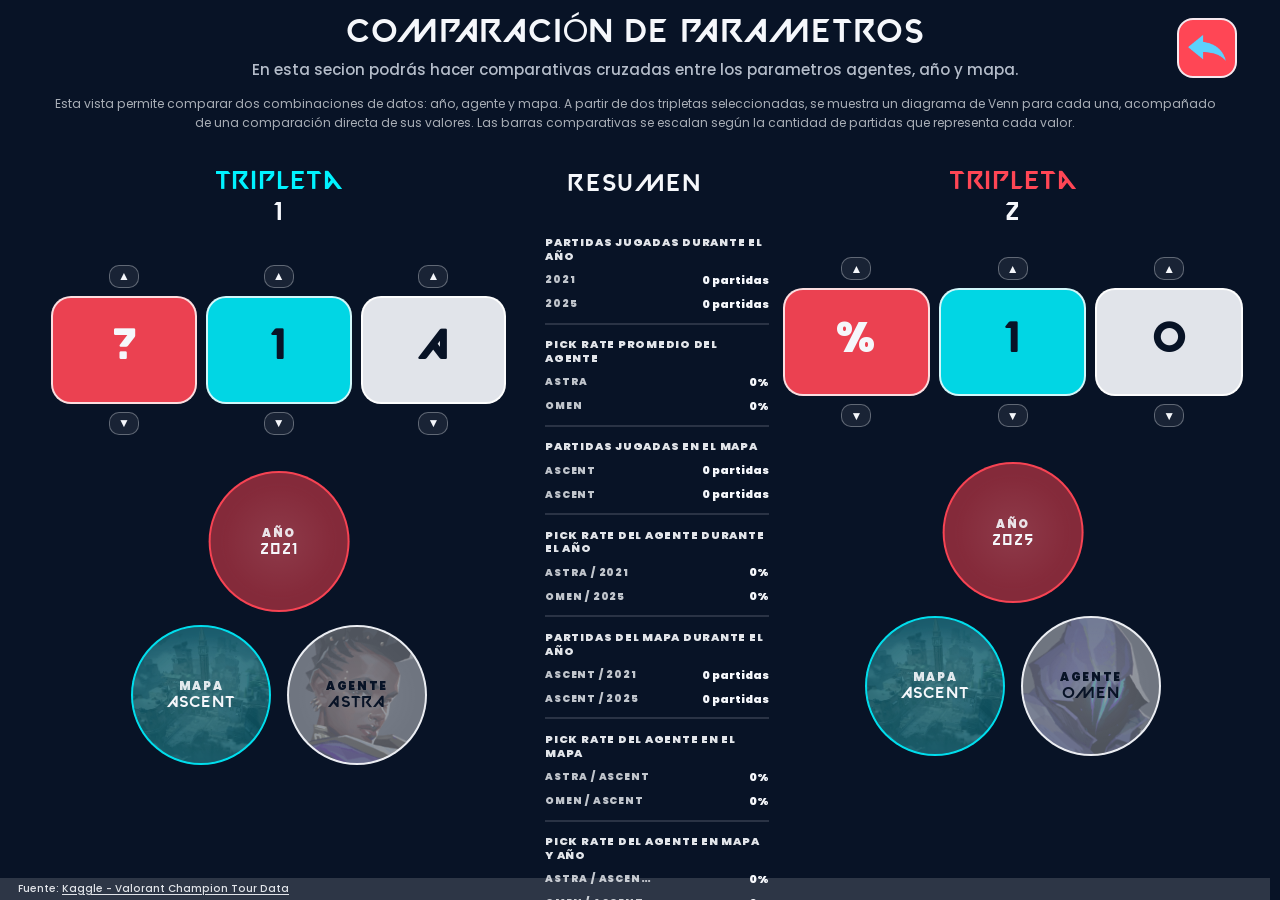
==== commit 55f89d84: "Final 3" ====
--- a/comparison.html
+++ b/comparison.html
@@ -34,9 +34,7 @@
             </p>
 
             <p class="viz-text">
-              Esta vista permite comparar dos combinaciones de datos: año, agente y mapa. A partir de dos tripletas
-              seleccionadas, se muestra un diagrama de Venn para cada una, acompañado de una comparación directa de sus
-              valores.
+              Esta vista permite comparar dos combinaciones de datos: año, agente y mapa. A partir de dos tripletas seleccionadas, se muestra un diagrama de Venn para cada una, acompañado de una comparación directa de sus valores. Las barras comparativas se escalan según la cantidad de partidas que representa cada valor.
             </p>
           </div>
         </div>
--- a/styles.css
+++ b/styles.css
@@ -852,6 +852,7 @@
   position: relative;
   width: 100%;
   height: clamp(17px, 2vh, 24px);
+  cursor: pointer;
   border-radius: 999px;
   background: rgba(255, 255, 255, 0.09);
   overflow: hidden;
@@ -862,12 +863,29 @@
     box-shadow 160ms ease;
 }
 
+.rank-bar:focus-visible {
+  outline: 2px solid rgba(245, 247, 251, 0.95);
+  outline-offset: 3px;
+}
+
+.rank-bar:active,
+.rank-bar.is-playing {
+  transform: translateX(4px) scale(0.985);
+  filter: brightness(1.16);
+}
+
 .rank-row:hover .rank-bar {
   transform: translateX(4px);
   filter: brightness(1.08);
   box-shadow:
     inset 0 1px 0 rgba(255, 255, 255, 0.06),
     0 8px 20px rgba(0, 0, 0, 0.2);
+}
+
+.rank-row:hover .rank-bar:active,
+.rank-row:hover .rank-bar.is-playing {
+  transform: translateX(4px) scale(0.985);
+  filter: brightness(1.16);
 }
 
 .rank-bar-fill {
--- a/comparison-styles.css
+++ b/comparison-styles.css
@@ -1,625 +1,648 @@
-:root {
-  --comparison-side-width: 500px;
-  --comparison-gap: 10px;
-  --stats-horizontal-margin: 30px;
-  --right-triplet-offset: 24px;
-  --stats-label-width: 190px;
-  --stats-bar-max-width: 360px;
-  --stats-value-width: 104px;
-}
-
-.comparison-body {
-  overflow: hidden;
-}
-
-.comparison-card {
-  max-height: calc(100vh - clamp(36px, 4.8vw, 68px));
-  overflow-y: auto;
-  overflow-x: hidden;
-  scrollbar-gutter: stable;
-  scrollbar-width: thin;
-  scrollbar-color: rgba(245, 247, 251, 0.2) transparent;
-}
-
-.comparison-card::-webkit-scrollbar {
-  width: 8px;
-}
-
-.comparison-card::-webkit-scrollbar-track {
-  background: transparent;
-  margin: 22px 0;
-}
-
-.comparison-card::-webkit-scrollbar-thumb {
-  background: rgba(245, 247, 251, 0.2);
-  border-radius: 10px;
-}
-
-.comparison-card::-webkit-scrollbar-thumb:hover {
-  background: rgba(245, 247, 251, 0.4);
-}
-
-.compare-fab img {
-  width: 68%;
-  height: 68%;
-  object-fit: contain;
-  display: block;
-}
-
-.triplet-title-cyan {
-  color: #00f2ff;
-}
-
-.triplet-title-red {
-  color: #ff4655;
-}
-
-.comparison-card .subtitle-group {
-  width: 100%;
-  max-width: none;
-  text-align: center !important;
-}
-
-.comparison-card .viz-subtitle,
-.comparison-card .viz-text {
-  width: 100%;
-  max-width: none;
-  text-align: center !important;
-  text-align-last: center !important;
-  white-space: normal;
-  overflow: visible;
-  text-overflow: unset;
-  hyphens: none;
-  word-break: normal;
-}
-
-.viz-text {
-  margin: clamp(10px, 1.1vw, 15px) 0 0;
-  color: rgba(245, 247, 251, 0.68);
-  font-size: clamp(12px, 0.95vw, 15px);
-  line-height: 1.6;
-  font-weight: 400;
-}
-
-.comparison-viz-main {
-  display: grid;
-  grid-template-columns:
-    var(--comparison-side-width)
-    minmax(0, 1fr)
-    var(--comparison-side-width);
-  column-gap: var(--comparison-gap);
-  row-gap: 0;
-  align-items: start;
-  width: 100%;
-  overflow: visible;
-}
-
-.comparison-left {
-  justify-self: start;
-  width: var(--comparison-side-width);
-}
-
-.comparison-right {
-  justify-self: end;
-  width: var(--comparison-side-width);
-  transform: translateX(var(--right-triplet-offset));
-}
-
-.comparison-viz-main .summary-panel,
-.comparison-viz-main .timeline-wrapper {
-  width: var(--comparison-side-width);
-  min-height: auto;
-  overflow: visible;
-}
-
-.comparison-triplet-side {
-  display: flex;
-  flex-direction: column;
-  align-items: center;
-  overflow: visible;
-}
-
-.comparison-viz-main .podium-heading,
-.comparison-viz-main .timeline-heading {
-  width: 100%;
-  text-align: center;
-  margin-bottom: 0;
-}
-
-.comparison-viz-main .podium-heading h2,
-.comparison-viz-main .timeline-heading h2 {
-  margin-inline: auto;
-  text-align: center;
-}
-
-.comparison-selector-zone {
-  width: 100%;
-  display: flex;
-  justify-content: center;
-  overflow: visible;
-  margin-top: clamp(14px, 1.8vh, 22px);
-}
-
-.triplet-lock {
-  width: 100%;
-  display: grid;
-  grid-template-columns: repeat(3, minmax(102px, 1fr));
-  gap: clamp(10px, 1vw, 16px);
-  align-items: center;
-  justify-content: center;
-}
-
-.lock-slot {
-  min-width: 0;
-  display: grid;
-  grid-template-rows: auto 1fr auto;
-  gap: 8px;
-  justify-items: center;
-}
-
-.lock-arrow {
-  width: clamp(30px, 2vw, 38px);
-  height: clamp(23px, 1.7vw, 30px);
-  display: grid;
-  place-items: center;
-  border: 1px solid rgba(245, 247, 251, 0.32);
-  border-radius: 10px;
-  background: rgba(245, 247, 251, 0.07);
-  color: #f5f7fb;
-  font-size: 12px;
-  font-weight: 900;
-  cursor: pointer;
-  transition: transform 140ms ease, background 140ms ease, border-color 140ms ease;
-}
-
-.lock-arrow:hover {
-  transform: scale(1.08);
-  background: rgba(245, 247, 251, 0.14);
-  border-color: rgba(245, 247, 251, 0.62);
-}
-
-.lock-arrow:active {
-  transform: scale(0.94);
-}
-
-.lock-window {
-  width: 100%;
-  min-height: clamp(112px, 9vw, 142px);
-  padding: clamp(10px, 1vw, 14px);
-  display: grid;
-  grid-template-rows: 1fr;
-  place-items: center;
-  gap: 8px;
-  border-radius: 20px;
-  border: 2px solid rgba(245, 247, 251, 0.82);
-  overflow: hidden;
-}
-
-.lock-label,
-.lock-value {
-  display: none;
-}
-
-.lock-symbol {
-  align-self: center;
-  justify-self: center;
-  font-family: "Valorant", "Poppins", Inter, sans-serif;
-  font-size: clamp(36px, 3.8vw, 60px);
-  line-height: 0.85;
-  font-weight: 900;
-  letter-spacing: 0.04em;
-}
-
-.lock-slot-year .lock-window {
-  background: rgba(255, 70, 85, 0.92);
-  border-color: rgba(255, 255, 255, 0.82);
-}
-
-.lock-slot-map .lock-window {
-  background: rgba(0, 242, 255, 0.88);
-  border-color: rgba(255, 255, 255, 0.82);
-}
-
-.lock-slot-map .lock-symbol {
-  color: #081326;
-}
-
-.lock-slot-agent .lock-window {
-  background: rgba(245, 247, 251, 0.92);
-  border-color: rgba(255, 255, 255, 0.92);
-}
-
-.lock-slot-agent .lock-symbol {
-  color: #081326;
-}
-
-.venn-card {
-  width: 100%;
-  margin-top: clamp(22px, 3vh, 36px);
-  display: flex;
-  justify-content: center;
-  overflow: visible;
-}
-
-.venn-diagram {
-  position: relative;
-  width: min(360px, 100%);
-  height: clamp(230px, 23vw, 300px);
-  overflow: visible;
-}
-
-.venn-circle {
-  position: absolute;
-  width: clamp(135px, 12vw, 180px);
-  aspect-ratio: 1 / 1;
-  display: grid;
-  grid-template-rows: 1fr auto auto 1fr;
-  place-items: center;
-  border-radius: 50%;
-  border: 2px solid rgba(245, 247, 251, 0.78);
-  overflow: hidden;
-  isolation: isolate;
-}
-
-.venn-circle::after {
-  content: "";
-  position: absolute;
-  inset: 0;
-  z-index: 2;
-  background:
-    radial-gradient(circle at center, rgba(255, 255, 255, 0.08), transparent 62%),
-    rgba(2, 6, 14, 0.12);
-  pointer-events: none;
-}
-
-.venn-year {
-  top: 0;
-  left: 50%;
-  transform: translateX(-50%);
-  background: rgba(255, 70, 85, 0.58);
-  border-color: rgba(255, 70, 85, 0.92);
-}
-
-.venn-map {
-  left: clamp(8px, 1.3vw, 20px);
-  bottom: 0;
-  background: rgba(0, 242, 255, 0.42);
-  border-color: rgba(0, 242, 255, 0.86);
-}
-
-.venn-agent {
-  right: clamp(8px, 1.3vw, 20px);
-  bottom: 0;
-  background: rgba(245, 247, 251, 0.5);
-  border-color: rgba(245, 247, 251, 0.92);
-}
-
-.venn-map img,
-.venn-agent img {
-  position: absolute;
-  inset: 0;
-  z-index: 0;
-  width: 100%;
-  height: 100%;
-  object-fit: cover;
-  pointer-events: none;
-}
-
-.venn-map img {
-  opacity: 0.32;
-  filter: saturate(0.35) brightness(0.82) contrast(1.08);
-}
-
-.venn-agent img {
-  opacity: 0.28;
-  filter: saturate(0.75) brightness(1.1) contrast(1.08);
-}
-
-.venn-label {
-  position: relative;
-  z-index: 4;
-  grid-row: 2;
-  color: rgba(245, 247, 251, 0.9);
-  font-size: clamp(10px, 0.9vw, 14px);
-  font-weight: 900;
-  text-transform: uppercase;
-  letter-spacing: 0.15em;
-}
-
-.venn-main {
-  position: relative;
-  z-index: 4;
-  grid-row: 3;
-  max-width: 84%;
-  color: #f5f7fb;
-  font-family: "Valorant", "Poppins", Inter, sans-serif;
-  font-size: clamp(15px, 1.28vw, 21px);
-  line-height: 1;
-  font-weight: 400;
-  letter-spacing: 0.05em;
-  text-align: center;
-  text-transform: uppercase;
-  overflow: hidden;
-  text-overflow: ellipsis;
-  white-space: nowrap;
-}
-
-.venn-agent .venn-label,
-.venn-agent .venn-main {
-  color: #081326;
-}
-
-.comparison-bars-panel {
-  width: calc(100% - var(--stats-horizontal-margin));
-  max-width: none;
-  min-width: 0;
-  justify-self: center;
-  align-self: start;
-  margin: 0;
-  padding: 0;
-  border: none;
-  border-radius: 0;
-  background: transparent;
-  overflow: visible;
-}
-
-.comparison-summary-heading {
-  width: 100%;
-  min-height: 76px;
-  margin: 0 0 clamp(18px, 2.4vh, 30px);
-  padding: 0;
-  display: flex;
-  align-items: flex-start;
-  justify-content: center;
-  text-align: center;
-  transform: translateY(36px);
-}
-
-.comparison-summary-heading h2 {
-  margin: 0;
-  font-family: "Valorant", "Poppins", Inter, sans-serif;
-  color: #f5f7fb;
-  font-size: clamp(24px, 1.75vw, 34px);
-  line-height: 0.95;
-  font-weight: 400;
-  letter-spacing: 0.055em;
-  text-transform: uppercase;
-}
-
-.comparison-bars-list {
-  display: grid;
-  gap: clamp(13px, 1.5vh, 18px);
-}
-
-.compare-group {
-  padding: 0 0 clamp(9px, 1.1vh, 13px);
-  border-bottom: 2px solid rgba(245, 247, 251, 0.14);
-}
-
-.compare-group:last-child {
-  border-bottom: 0;
-}
-
-.compare-group-title {
-  margin-bottom: 8px;
-}
-
-.compare-group-title h3 {
-  margin: 0;
-  color: rgba(245, 247, 251, 0.92);
-  font-size: clamp(10px, 0.85vw, 13px);
-  line-height: 1.28;
-  font-weight: 900;
-  text-align: left;
-  text-align-last: left;
-  text-transform: uppercase;
-  letter-spacing: 0.07em;
-}
-
-.compare-bars {
-  display: grid;
-  gap: 7px;
-}
-
-.compare-bar-row {
-  display: grid;
-  grid-template-columns:
-    var(--stats-label-width)
-    minmax(0, 1fr)
-    var(--stats-value-width);
-  grid-template-rows: auto;
-  gap: 10px;
-  align-items: center;
-}
-
-.compare-bar-label {
-  color: rgba(245, 247, 251, 0.78);
-  font-size: 10px;
-  font-weight: 900;
-  text-align: left;
-  text-align-last: left;
-  text-transform: uppercase;
-  letter-spacing: 0.08em;
-  overflow: hidden;
-  text-overflow: ellipsis;
-  white-space: nowrap;
-}
-
-.compare-bar-track {
-  width: min(100%, var(--stats-bar-max-width));
-  justify-self: start;
-  height: 13px;
-  background: transparent;
-  overflow: visible;
-}
-
-.compare-bar-fill {
-  width: var(--bar-width, 0%);
-  height: 100%;
-  min-width: 0;
-  border-radius: 999px;
-  background: var(--bar-color, #f5f7fb);
-}
-
-.compare-bar-fill.is-zero {
-  display: none;
-}
-
-.compare-bar-value {
-  color: #f5f7fb;
-  font-size: 11px;
-  font-weight: 900;
-  text-align: right;
-  text-align-last: right;
-  font-variant-numeric: tabular-nums;
-  white-space: nowrap;
-}
-
-.compare-type-year {
-  --bar-color: #ff4655;
-}
-
-.compare-type-map {
-  --bar-color: #00f2ff;
-}
-
-.compare-type-agent {
-  --bar-color: #f5f7fb;
-}
-
-.compare-type-agent-year {
-  --bar-color: linear-gradient(90deg, #f5f7fb 0%, #ff4655 100%);
-}
-
-.compare-type-map-year {
-  --bar-color: linear-gradient(90deg, #00f2ff 0%, #ff4655 100%);
-}
-
-.compare-type-agent-map {
-  --bar-color: linear-gradient(90deg, #f5f7fb 0%, #00f2ff 100%);
-}
-
-.compare-type-agent-map-year {
-  --bar-color: linear-gradient(90deg, #f5f7fb 0%, #00f2ff 50%, #ff4655 100%);
-}
-
-@media (max-width: 1360px) {
-  :root {
-    --comparison-side-width: 460px;
-    --stats-horizontal-margin: 48px;
-  }
-
-  .triplet-lock {
-    grid-template-columns: repeat(3, minmax(88px, 1fr));
-    gap: 9px;
-  }
-
-  .lock-window {
-    min-height: 108px;
-  }
-
-  .lock-symbol {
-    font-size: clamp(32px, 3.2vw, 50px);
-  }
-
-  .venn-diagram {
-    width: min(330px, 100%);
-  }
-
-  .venn-circle {
-    width: clamp(125px, 11vw, 160px);
-  }
-
-  .compare-bar-row {
-    grid-template-columns: 112px minmax(0, 1fr) 92px;
-  }
-}
-
-@media (max-width: 1180px) {
-  .comparison-viz-main {
-    grid-template-columns: 1fr;
-    row-gap: 38px;
-  }
-
-  .comparison-left,
-  .comparison-right,
-  .comparison-bars-panel,
-  .comparison-viz-main .summary-panel,
-  .comparison-viz-main .timeline-wrapper {
-    justify-self: center;
-    width: min(760px, 100%);
-  }
-
-  .comparison-right {
-    transform: none;
-  }
-
-  .comparison-left {
-    order: 1;
-  }
-
-  .comparison-bars-panel {
-    order: 2;
-  }
-
-  .comparison-right {
-    order: 3;
-  }
-
-  .compare-bar-row {
-    grid-template-columns: 150px minmax(0, 1fr) 104px;
-  }
-}
-
-@media (max-height: 780px) {
-  .comparison-selector-zone {
-    margin-top: clamp(10px, 1.3vh, 16px);
-  }
-
-  .lock-window {
-    min-height: clamp(98px, 12vh, 122px);
-    padding: 10px;
-  }
-
-  .lock-symbol {
-    font-size: clamp(32px, 4vw, 54px);
-  }
-}
-
-@media (max-width: 760px) {
-  .comparison-body {
-    overflow: auto;
-  }
-
-  .comparison-card {
-    max-height: none;
-  }
-
-  .triplet-lock {
-    width: min(430px, 100%);
-    grid-template-columns: repeat(3, minmax(0, 1fr));
-  }
-
-  .lock-window {
-    min-height: 110px;
-  }
-
-  .venn-diagram {
-    width: min(420px, 100%);
-    height: 285px;
-  }
-
-  .venn-circle {
-    width: 170px;
-  }
-
-  .compare-bar-row {
-    grid-template-columns: 96px minmax(0, 1fr) 82px;
-    gap: 8px;
-  }
-
-  .compare-bar-label,
-  .compare-bar-value {
-    font-size: 8px;
-  }
-}+:root {
+  --comparison-side-width: 500px;
+  --comparison-gap: 10px;
+  --stats-horizontal-margin: 30px;
+  --right-triplet-offset: 24px;
+  --stats-label-width: 190px;
+  --stats-bar-max-width: 360px;
+  --stats-value-width: 104px;
+}
+
+.comparison-body {
+  overflow: hidden;
+}
+
+.comparison-card {
+  max-height: calc(100vh - clamp(36px, 4.8vw, 68px));
+  overflow-y: auto;
+  overflow-x: hidden;
+  scrollbar-gutter: stable;
+  scrollbar-width: thin;
+  scrollbar-color: rgba(245, 247, 251, 0.2) transparent;
+}
+
+.comparison-card::-webkit-scrollbar {
+  width: 8px;
+}
+
+.comparison-card::-webkit-scrollbar-track {
+  background: transparent;
+  margin: 22px 0;
+}
+
+.comparison-card::-webkit-scrollbar-thumb {
+  background: rgba(245, 247, 251, 0.2);
+  border-radius: 10px;
+}
+
+.comparison-card::-webkit-scrollbar-thumb:hover {
+  background: rgba(245, 247, 251, 0.4);
+}
+
+.compare-fab img {
+  width: 68%;
+  height: 68%;
+  object-fit: contain;
+  display: block;
+}
+
+.triplet-title-cyan {
+  color: #00f2ff;
+}
+
+.triplet-title-red {
+  color: #ff4655;
+}
+
+.comparison-card .subtitle-group {
+  width: 100%;
+  max-width: none;
+  text-align: center !important;
+}
+
+.comparison-card .viz-subtitle,
+.comparison-card .viz-text {
+  width: 100%;
+  max-width: none;
+  text-align: center !important;
+  text-align-last: center !important;
+  white-space: normal;
+  overflow: visible;
+  text-overflow: unset;
+  hyphens: none;
+  word-break: normal;
+}
+
+.viz-text {
+  margin: clamp(10px, 1.1vw, 15px) 0 0;
+  color: rgba(245, 247, 251, 0.68);
+  font-size: clamp(12px, 0.95vw, 15px);
+  line-height: 1.6;
+  font-weight: 400;
+}
+
+.comparison-viz-main {
+  display: grid;
+  grid-template-columns:
+    var(--comparison-side-width)
+    minmax(0, 1fr)
+    var(--comparison-side-width);
+  column-gap: var(--comparison-gap);
+  row-gap: 0;
+  align-items: start;
+  width: 100%;
+  overflow: visible;
+}
+
+.comparison-left {
+  justify-self: start;
+  width: var(--comparison-side-width);
+}
+
+.comparison-right {
+  justify-self: end;
+  width: var(--comparison-side-width);
+  transform: translateX(var(--right-triplet-offset));
+}
+
+.comparison-viz-main .summary-panel,
+.comparison-viz-main .timeline-wrapper {
+  width: var(--comparison-side-width);
+  min-height: auto;
+  overflow: visible;
+}
+
+.comparison-triplet-side {
+  display: flex;
+  flex-direction: column;
+  align-items: center;
+  overflow: visible;
+}
+
+.comparison-viz-main .podium-heading,
+.comparison-viz-main .timeline-heading {
+  width: 100%;
+  text-align: center;
+  margin-bottom: 0;
+}
+
+.comparison-viz-main .podium-heading h2,
+.comparison-viz-main .timeline-heading h2 {
+  margin-inline: auto;
+  text-align: center;
+}
+
+.comparison-selector-zone {
+  width: 100%;
+  display: flex;
+  justify-content: center;
+  overflow: visible;
+  margin-top: clamp(14px, 1.8vh, 22px);
+}
+
+.triplet-lock {
+  width: 100%;
+  display: grid;
+  grid-template-columns: repeat(3, minmax(102px, 1fr));
+  gap: clamp(10px, 1vw, 16px);
+  align-items: center;
+  justify-content: center;
+}
+
+.lock-slot {
+  min-width: 0;
+  display: grid;
+  grid-template-rows: auto 1fr auto;
+  gap: 8px;
+  justify-items: center;
+}
+
+.lock-arrow {
+  width: clamp(30px, 2vw, 38px);
+  height: clamp(23px, 1.7vw, 30px);
+  display: grid;
+  place-items: center;
+  border: 1px solid rgba(245, 247, 251, 0.32);
+  border-radius: 10px;
+  background: rgba(245, 247, 251, 0.07);
+  color: #f5f7fb;
+  font-size: 12px;
+  font-weight: 900;
+  cursor: pointer;
+  transition: transform 140ms ease, background 140ms ease, border-color 140ms ease;
+}
+
+.lock-arrow:hover {
+  transform: scale(1.08);
+  background: rgba(245, 247, 251, 0.14);
+  border-color: rgba(245, 247, 251, 0.62);
+}
+
+.lock-arrow:active {
+  transform: scale(0.94);
+}
+
+.lock-window {
+  width: 100%;
+  min-height: clamp(112px, 9vw, 142px);
+  padding: clamp(10px, 1vw, 14px);
+  display: grid;
+  grid-template-rows: 1fr;
+  place-items: center;
+  gap: 8px;
+  border-radius: 20px;
+  border: 2px solid rgba(245, 247, 251, 0.82);
+  overflow: hidden;
+}
+
+.lock-label,
+.lock-value {
+  display: none;
+}
+
+.lock-symbol {
+  align-self: center;
+  justify-self: center;
+  font-family: "Valorant", "Poppins", Inter, sans-serif;
+  font-size: clamp(36px, 3.8vw, 60px);
+  line-height: 0.85;
+  font-weight: 900;
+  letter-spacing: 0.04em;
+}
+
+.lock-slot-year .lock-window {
+  background: rgba(255, 70, 85, 0.92);
+  border-color: rgba(255, 255, 255, 0.82);
+}
+
+.lock-slot-map .lock-window {
+  background: rgba(0, 242, 255, 0.88);
+  border-color: rgba(255, 255, 255, 0.82);
+}
+
+.lock-slot-map .lock-symbol {
+  color: #081326;
+}
+
+.lock-slot-agent .lock-window {
+  background: rgba(245, 247, 251, 0.92);
+  border-color: rgba(255, 255, 255, 0.92);
+}
+
+.lock-slot-agent .lock-symbol {
+  color: #081326;
+}
+
+.venn-card {
+  width: 100%;
+  margin-top: clamp(22px, 3vh, 36px);
+  display: flex;
+  justify-content: center;
+  overflow: visible;
+}
+
+.venn-diagram {
+  position: relative;
+  width: min(360px, 100%);
+  height: clamp(230px, 23vw, 300px);
+  overflow: visible;
+}
+
+.venn-circle {
+  position: absolute;
+  width: clamp(135px, 12vw, 180px);
+  aspect-ratio: 1 / 1;
+  display: grid;
+  grid-template-rows: 1fr auto auto 1fr;
+  place-items: center;
+  border-radius: 50%;
+  border: 2px solid rgba(245, 247, 251, 0.78);
+  overflow: hidden;
+  isolation: isolate;
+}
+
+.venn-circle::after {
+  content: "";
+  position: absolute;
+  inset: 0;
+  z-index: 2;
+  background:
+    radial-gradient(circle at center, rgba(255, 255, 255, 0.08), transparent 62%),
+    rgba(2, 6, 14, 0.12);
+  pointer-events: none;
+}
+
+.venn-year {
+  top: 0;
+  left: 50%;
+  transform: translateX(-50%);
+  background: rgba(255, 70, 85, 0.58);
+  border-color: rgba(255, 70, 85, 0.92);
+}
+
+.venn-map {
+  left: clamp(8px, 1.3vw, 20px);
+  bottom: 0;
+  background: rgba(0, 242, 255, 0.42);
+  border-color: rgba(0, 242, 255, 0.86);
+}
+
+.venn-agent {
+  right: clamp(8px, 1.3vw, 20px);
+  bottom: 0;
+  background: rgba(245, 247, 251, 0.5);
+  border-color: rgba(245, 247, 251, 0.92);
+}
+
+.venn-map img,
+.venn-agent img {
+  position: absolute;
+  inset: 0;
+  z-index: 0;
+  width: 100%;
+  height: 100%;
+  object-fit: cover;
+  pointer-events: none;
+}
+
+.venn-map img {
+  opacity: 0.32;
+  filter: saturate(0.35) brightness(0.82) contrast(1.08);
+}
+
+.venn-agent img {
+  opacity: 0.28;
+  filter: saturate(0.75) brightness(1.1) contrast(1.08);
+}
+
+.venn-label {
+  position: relative;
+  z-index: 4;
+  grid-row: 2;
+  color: rgba(245, 247, 251, 0.9);
+  font-size: clamp(10px, 0.9vw, 14px);
+  font-weight: 900;
+  text-transform: uppercase;
+  letter-spacing: 0.15em;
+}
+
+.venn-main {
+  position: relative;
+  z-index: 4;
+  grid-row: 3;
+  max-width: 84%;
+  color: #f5f7fb;
+  font-family: "Valorant", "Poppins", Inter, sans-serif;
+  font-size: clamp(15px, 1.28vw, 21px);
+  line-height: 1;
+  font-weight: 400;
+  letter-spacing: 0.05em;
+  text-align: center;
+  text-transform: uppercase;
+  overflow: hidden;
+  text-overflow: ellipsis;
+  white-space: nowrap;
+}
+
+.venn-agent .venn-label,
+.venn-agent .venn-main {
+  color: #081326;
+}
+
+.comparison-bars-panel {
+  width: calc(100% - var(--stats-horizontal-margin));
+  max-width: none;
+  min-width: 0;
+  justify-self: center;
+  align-self: start;
+  margin: 0;
+  padding: 0;
+  border: none;
+  border-radius: 0;
+  background: transparent;
+  overflow: visible;
+}
+
+.comparison-summary-heading {
+  width: 100%;
+  min-height: 76px;
+  margin: 0 0 clamp(18px, 2.4vh, 30px);
+  padding: 0;
+  display: flex;
+  align-items: flex-start;
+  justify-content: center;
+  text-align: center;
+  transform: translateY(36px);
+}
+
+.comparison-summary-heading h2 {
+  margin: 0;
+  font-family: "Valorant", "Poppins", Inter, sans-serif;
+  color: #f5f7fb;
+  font-size: clamp(24px, 1.75vw, 34px);
+  line-height: 0.95;
+  font-weight: 400;
+  letter-spacing: 0.055em;
+  text-transform: uppercase;
+}
+
+.comparison-bars-list {
+  display: grid;
+  gap: clamp(13px, 1.5vh, 18px);
+}
+
+.compare-group {
+  padding: 0 0 clamp(9px, 1.1vh, 13px);
+  border-bottom: 2px solid rgba(245, 247, 251, 0.14);
+}
+
+.compare-group:last-child {
+  border-bottom: 0;
+}
+
+.compare-group-title {
+  margin-bottom: 8px;
+}
+
+.compare-group-title h3 {
+  margin: 0;
+  color: rgba(245, 247, 251, 0.92);
+  font-size: clamp(10px, 0.85vw, 13px);
+  line-height: 1.28;
+  font-weight: 900;
+  text-align: left;
+  text-align-last: left;
+  text-transform: uppercase;
+  letter-spacing: 0.07em;
+}
+
+.compare-bars {
+  display: grid;
+  gap: 7px;
+}
+
+.compare-bar-row {
+  display: grid;
+  grid-template-columns:
+    var(--stats-label-width)
+    minmax(0, 1fr)
+    var(--stats-value-width);
+  grid-template-rows: auto;
+  gap: 10px;
+  align-items: center;
+}
+
+.compare-bar-label {
+  color: rgba(245, 247, 251, 0.78);
+  font-size: 10px;
+  font-weight: 900;
+  text-align: left;
+  text-align-last: left;
+  text-transform: uppercase;
+  letter-spacing: 0.08em;
+  overflow: hidden;
+  text-overflow: ellipsis;
+  white-space: nowrap;
+}
+
+.compare-bar-track {
+  width: min(100%, var(--stats-bar-max-width));
+  justify-self: start;
+  height: 13px;
+  background: transparent;
+  overflow: visible;
+}
+
+.compare-bar-fill {
+  width: var(--bar-width, 0%);
+  height: 100%;
+  min-width: 0;
+  border-radius: 999px;
+  background: var(--bar-color, #f5f7fb);
+}
+
+.compare-bar-fill.is-zero {
+  display: none;
+}
+
+.compare-bar-value {
+  color: #f5f7fb;
+  font-size: 11px;
+  font-weight: 900;
+  text-align: right;
+  text-align-last: right;
+  font-variant-numeric: tabular-nums;
+  white-space: nowrap;
+}
+
+.compare-type-year {
+  --bar-color: #ff4655;
+}
+
+.compare-type-map {
+  --bar-color: #00f2ff;
+}
+
+.compare-type-agent {
+  --bar-color: #f5f7fb;
+}
+
+.compare-type-agent-year {
+  --bar-color: linear-gradient(90deg, #f5f7fb 0%, #ff4655 100%);
+}
+
+.compare-type-map-year {
+  --bar-color: linear-gradient(90deg, #00f2ff 0%, #ff4655 100%);
+}
+
+.compare-type-agent-map {
+  --bar-color: linear-gradient(90deg, #f5f7fb 0%, #00f2ff 100%);
+}
+
+.compare-type-agent-map-year {
+  --bar-color: linear-gradient(90deg, #f5f7fb 0%, #00f2ff 50%, #ff4655 100%);
+}
+
+@media (max-width: 1360px) {
+  :root {
+    --comparison-side-width: 460px;
+    --stats-horizontal-margin: 48px;
+  }
+
+  .triplet-lock {
+    grid-template-columns: repeat(3, minmax(88px, 1fr));
+    gap: 9px;
+  }
+
+  .lock-window {
+    min-height: 108px;
+  }
+
+  .lock-symbol {
+    font-size: clamp(32px, 3.2vw, 50px);
+  }
+
+  .venn-diagram {
+    width: min(330px, 100%);
+  }
+
+  .venn-circle {
+    width: clamp(125px, 11vw, 160px);
+  }
+
+  .compare-bar-row {
+    grid-template-columns: 112px minmax(0, 1fr) 92px;
+  }
+}
+
+@media (max-width: 1180px) {
+  .comparison-viz-main {
+    grid-template-columns: 1fr;
+    row-gap: 38px;
+  }
+
+  .comparison-left,
+  .comparison-right,
+  .comparison-bars-panel,
+  .comparison-viz-main .summary-panel,
+  .comparison-viz-main .timeline-wrapper {
+    justify-self: center;
+    width: min(760px, 100%);
+  }
+
+  .comparison-right {
+    transform: none;
+  }
+
+  .comparison-left {
+    order: 1;
+  }
+
+  .comparison-bars-panel {
+    order: 2;
+  }
+
+  .comparison-right {
+    order: 3;
+  }
+
+  .compare-bar-row {
+    grid-template-columns: 150px minmax(0, 1fr) 104px;
+  }
+}
+
+@media (max-height: 780px) {
+  .comparison-selector-zone {
+    margin-top: clamp(10px, 1.3vh, 16px);
+  }
+
+  .lock-window {
+    min-height: clamp(98px, 12vh, 122px);
+    padding: 10px;
+  }
+
+  .lock-symbol {
+    font-size: clamp(32px, 4vw, 54px);
+  }
+}
+
+@media (max-width: 760px) {
+  .comparison-body {
+    overflow: auto;
+  }
+
+  .comparison-card {
+    max-height: none;
+  }
+
+  .triplet-lock {
+    width: min(430px, 100%);
+    grid-template-columns: repeat(3, minmax(0, 1fr));
+  }
+
+  .lock-window {
+    min-height: 110px;
+  }
+
+  .venn-diagram {
+    width: min(420px, 100%);
+    height: 285px;
+  }
+
+  .venn-circle {
+    width: 170px;
+  }
+
+  .compare-bar-row {
+    grid-template-columns: 96px minmax(0, 1fr) 82px;
+    gap: 8px;
+  }
+
+  .compare-bar-label,
+  .compare-bar-value {
+    font-size: 8px;
+  }
+}
+
+.venn-diagram {
+  cursor: pointer;
+  transform: scale(1);
+  transform-origin: center;
+  transition: transform 180ms ease, filter 180ms ease;
+  will-change: transform;
+}
+
+.venn-diagram:hover {
+  transform: scale(1.035);
+  filter: drop-shadow(0 12px 18px rgba(0, 0, 0, 0.22));
+}
+
+@media (prefers-reduced-motion: reduce) {
+  .venn-diagram {
+    transition: none;
+  }
+
+  .venn-diagram:hover {
+    transform: scale(1.015);
+  }
+}
